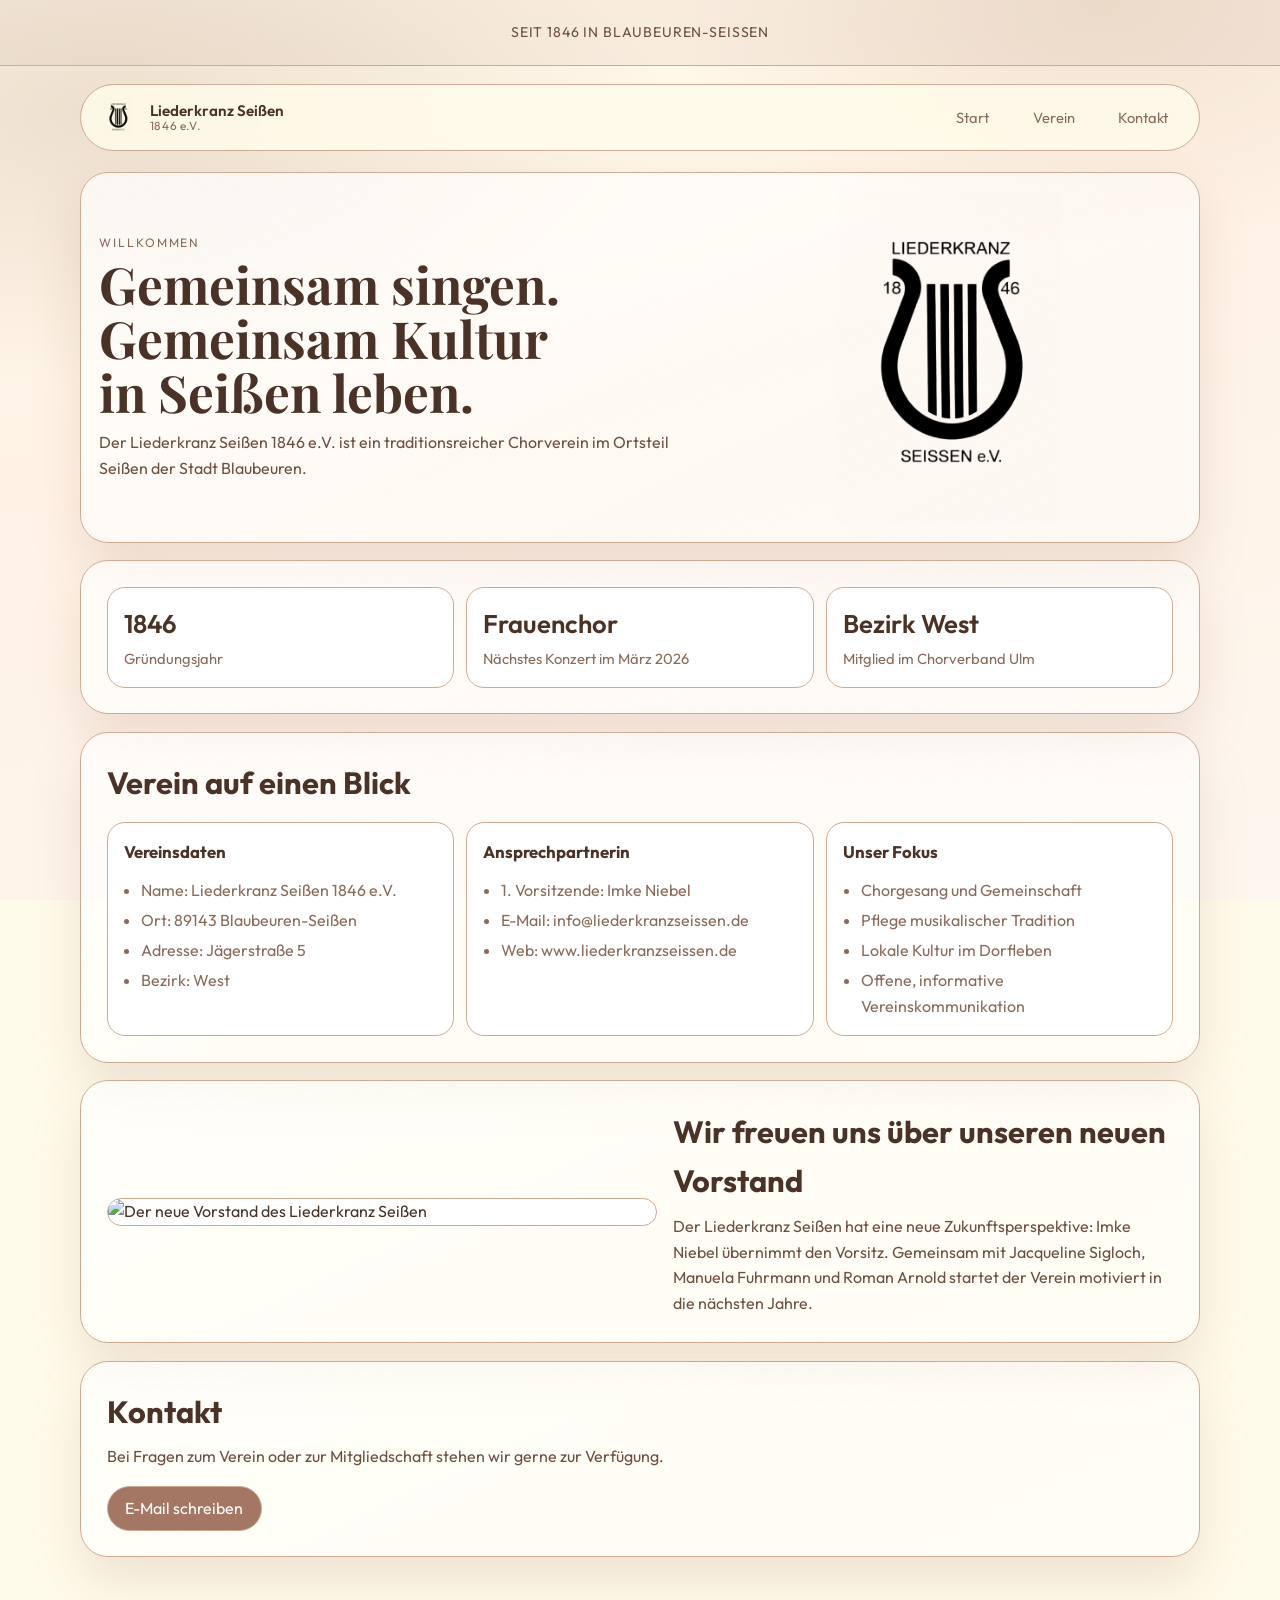
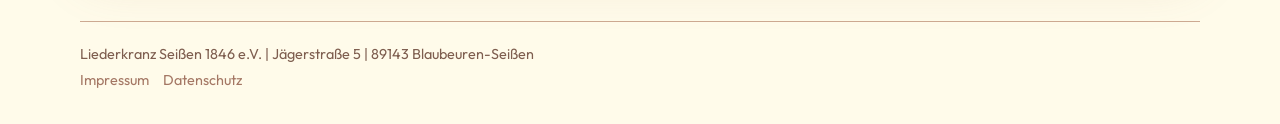
==== index.html @ aeb54b20 "Update index.html" ====
<!doctype html>
<html lang="de">
  <head>
    <meta charset="UTF-8" />
    <meta name="viewport" content="width=device-width, initial-scale=1.0" />
    <title>Liederkranz Seißen 1846 e.V.</title>
    <meta
      name="description"
      content="Offizielle Informationsseite des Liederkranz Seißen 1846 e.V."
    />
    <link rel="preconnect" href="https://fonts.googleapis.com" />
    <link rel="preconnect" href="https://fonts.gstatic.com" crossorigin />
    <link
      href="https://fonts.googleapis.com/css2?family=Outfit:wght@300;400;500;600;700&family=Playfair+Display:wght@500;600;700&display=swap"
      rel="stylesheet"
    />
    <link rel="stylesheet" href="styles.css" />
  </head>
  <body>
    <div class="page-bg" aria-hidden="true"></div>

    <header class="topbar">
      <p>Seit 1846 in Blaubeuren-Seißen</p>
    </header>

    <header class="site-header">
      <a class="brand" href="#start" aria-label="Startseite Liederkranz Seißen">
        <img class="brand-logo" src="Images/logo-transparent.png" alt="Logo Liederkranz Seißen" />
        <span class="brand-text">
          <strong>Liederkranz Seißen</strong>
          <small>1846 e.V.</small>
        </span>
      </a>
      <nav aria-label="Hauptnavigation">
        <a href="#start">Start</a>
        <a href="#verein">Verein</a>
        <a href="#kontakt">Kontakt</a>
      </nav>
    </header>

    <main>
      <section class="hero reveal" id="start">
        <div class="hero-content">
          <p class="eyebrow">Willkommen</p>
          <h1>Gemeinsam singen. Gemeinsam Kultur in Seißen leben.</h1>
          <p>
            Der Liederkranz Seißen 1846 e.V. ist ein traditionsreicher Chorverein im Ortsteil
            Seißen der Stadt Blaubeuren. 
          </p>
        </div>
        <figure class="hero-logo-wrap">
          <img class="hero-logo" src="Images/logo-transparent.png" alt="Logo des Liederkranz Seißen" />
        </figure>
      </section>

      <section class="facts reveal">
        <article>
          <h2>1846</h2>
          <p>Gründungsjahr</p>
        </article>
        <article>
          <h2>Frauenchor</h2>
          <p>Nächstes Konzert im März 2026</p>
        </article>
        <article>
          <h2>Bezirk West</h2>
          <p>Mitglied im Chorverband Ulm</p>
        </article>
      </section>

      <section class="profiles reveal" id="verein">
        <h2 class="section-title">Verein auf einen Blick</h2>
        <div class="profile-grid">
          <article class="profile-card">
            <h3>Vereinsdaten</h3>
            <ul>
              <li>Name: Liederkranz Seißen 1846 e.V.</li>
              <li>Ort: 89143 Blaubeuren-Seißen</li>
              <li>Adresse: Jägerstraße 5</li>
              <li>Bezirk: West</li>
            </ul>
          </article>
          <article class="profile-card">
            <h3>Ansprechpartnerin</h3>
            <ul>
              <li>1. Vorsitzende: Imke Niebel</li>
              <li>E-Mail: info@liederkranzseissen.de</li>
              <li>Web: www.liederkranzseissen.de</li>
            </ul>
          </article>
          <article class="profile-card">
            <h3>Unser Fokus</h3>
            <ul>
              <li>Chorgesang und Gemeinschaft</li>
              <li>Pflege musikalischer Tradition</li>
              <li>Lokale Kultur im Dorfleben</li>
              <li>Offene, informative Vereinskommunikation</li>
            </ul>
          </article>
        </div>
      </section>

      <section class="statement reveal">
        <div class="statement-grid">
          <figure class="statement-image-wrap">
            <img
              class="statement-image"
              src="Images/vorstand.jpg"
              alt="Der neue Vorstand des Liederkranz Seißen"
            />
          </figure>
          <div class="statement-content">
            <h2>Wir freuen uns über unseren neuen Vorstand</h2>
            <p>
              Der Liederkranz Seißen hat eine neue Zukunftsperspektive: Imke Niebel übernimmt
              den Vorsitz. Gemeinsam mit Jacqueline Sigloch, Manuela Fuhrmann und Roman Arnold
              startet der Verein motiviert in die nächsten Jahre.
            </p>
          </div>
        </div>
      </section>

      <section class="contact reveal" id="kontakt">
        <h2>Kontakt</h2>
        <p>Bei Fragen zum Verein oder zur Mitgliedschaft stehen wir gerne zur Verfügung.</p>
        <div class="contact-actions">
          <a href="mailto:info@liederkranzseissen.de">E-Mail schreiben</a>
        </div>
      </section>
    </main>

    <footer>
      <p>Liederkranz Seißen 1846 e.V. | Jägerstraße 5 | 89143 Blaubeuren-Seißen</p>
      <p class="footer-links">
        <a href="impressum.html">Impressum</a>
        <a href="datenschutz.html">Datenschutz</a>
      </p>
    </footer>
  </body>
</html>
---- styles.css ----
:root {
  --bg: #fffbea;
  --surface: #ffffff;
  --surface-2: #fff5ec;
  --text: #4a3227;
  --muted: #8a6a5a;
  --line: #cdaa92;
  --accent: #ff6969;
  --accent-2: #a47764;
  --shadow: 0 24px 50px rgba(164, 119, 100, 0.18);
}

* {
  box-sizing: border-box;
}

html,
body {
  margin: 0;
  padding: 0;
}

body {
  min-height: 100vh;
  font-family: "Outfit", "Segoe UI", sans-serif;
  background: var(--bg);
  color: var(--text);
  line-height: 1.6;
  overflow-x: hidden;
}

.page-bg {
  position: fixed;
  inset: 0;
  z-index: -1;
  background:
    radial-gradient(80vw 40vw at 8% 12%, rgba(164, 119, 100, 0.2), transparent 55%),
    radial-gradient(60vw 36vw at 86% 0%, rgba(205, 170, 146, 0.26), transparent 55%),
    linear-gradient(165deg, #fffbea 0%, #fff2e6 45%, #fef7ef 100%);
}

.topbar {
  border-bottom: 1px solid var(--line);
  padding: 0.45rem 1rem;
  text-align: center;
  color: #6f4f40;
  background: rgba(164, 119, 100, 0.08);
  font-size: 0.88rem;
  letter-spacing: 0.06em;
  text-transform: uppercase;
}

.site-header {
  width: min(1120px, calc(100% - 2rem));
  margin: 1.1rem auto 0;
  padding: 0.75rem 1rem;
  border: 1px solid var(--line);
  background: rgba(255, 251, 234, 0.85);
  border-radius: 999px;
  backdrop-filter: blur(10px);
  display: flex;
  align-items: center;
  justify-content: space-between;
  gap: 1rem;
  position: sticky;
  top: 0.75rem;
  z-index: 20;
}

.brand {
  display: inline-flex;
  align-items: center;
  gap: 0.7rem;
  color: var(--text);
  text-decoration: none;
}

.brand-logo {
  width: 2.6rem;
  height: 2.6rem;
  object-fit: contain;
  display: block;
}

.brand-text {
  display: inline-flex;
  flex-direction: column;
  line-height: 1.1;
}

.brand strong {
  font-size: 0.95rem;
  font-weight: 600;
}

.brand small {
  color: var(--muted);
  font-size: 0.74rem;
  letter-spacing: 0.05em;
}

.site-header nav {
  display: flex;
  gap: 0.9rem;
}

.site-header nav a {
  color: var(--muted);
  text-decoration: none;
  font-size: 0.92rem;
  border: 1px solid transparent;
  border-radius: 999px;
  padding: 0.45rem 0.85rem;
  transition: 200ms ease;
}

.site-header nav a:hover {
  color: #ffffff;
  border-color: var(--line);
  background: var(--accent-2);
}

main {
  width: min(1120px, calc(100% - 2rem));
  margin: 1.3rem auto 4rem;
  display: grid;
  gap: 1.1rem;
}

.hero,
.facts,
.profiles,
.statement,
.contact {
  border: 1px solid var(--line);
  border-radius: 28px;
  padding: clamp(1.25rem, 2vw, 2rem);
  background: linear-gradient(155deg, rgba(255, 255, 255, 0.7), rgba(255, 255, 255, 0.45));
  box-shadow: var(--shadow);
}

.hero {
  display: grid;
  grid-template-columns: 1.3fr 1fr;
  align-items: center;
  gap: 1rem;
  padding: clamp(1rem, 1.4vw, 1.35rem);
}

.hero .eyebrow {
  margin: 0;
  color: var(--muted);
  text-transform: uppercase;
  letter-spacing: 0.16em;
  font-size: 0.76rem;
}

.hero h1 {
  margin: 0.35rem 0 0.7rem;
  max-width: 15ch;
  font-size: clamp(2rem, 4vw, 3.5rem);
  line-height: 1.05;
  font-family: "Playfair Display", Georgia, serif;
}

.hero p {
  margin: 0;
  max-width: 68ch;
  color: #6e5041;
}

.hero-logo-wrap {
  margin: 0;
  display: flex;
  align-items: center;
  justify-content: center;
  width: 100%;
  justify-self: end;
}

.hero-logo {
  display: block;
  height: clamp(210px, 26vw, 350px);
  width: auto;
  max-width: 100%;
  object-fit: contain;
}

.facts {
  display: grid;
  grid-template-columns: repeat(3, minmax(0, 1fr));
  gap: 0.8rem;
}

.facts article {
  border: 1px solid var(--line);
  background: var(--surface);
  border-radius: 18px;
  padding: 1rem;
}

.facts h2 {
  margin: 0 0 0.15rem;
  font-size: clamp(1.2rem, 2vw, 1.7rem);
  font-weight: 600;
}

.facts p {
  margin: 0;
  color: var(--muted);
  font-size: 0.92rem;
}

.section-title {
  margin: 0;
  font-size: clamp(1.35rem, 2.4vw, 2rem);
}

.profile-grid {
  margin-top: 0.9rem;
  display: grid;
  grid-template-columns: repeat(3, minmax(0, 1fr));
  gap: 0.8rem;
}

.profile-card {
  border: 1px solid var(--line);
  background: var(--surface);
  border-radius: 18px;
  padding: 1rem;
}

.profile-card h3 {
  margin: 0;
  font-size: 1.05rem;
}

.profile-card ul {
  margin: 0.75rem 0 0;
  padding-left: 1.1rem;
  color: var(--muted);
  display: grid;
  gap: 0.28rem;
}

.statement h2,
.contact h2 {
  margin: 0 0 0.5rem;
  font-size: clamp(1.35rem, 2.4vw, 2rem);
}

.statement p,
.contact p {
  margin: 0;
  max-width: 68ch;
  color: #6e5041;
}

.statement-grid {
  display: grid;
  grid-template-columns: 1.1fr 1fr;
  gap: 1rem;
  align-items: center;
}

.statement-image-wrap {
  margin: 0;
  border: 1px solid var(--line);
  border-radius: 20px;
  overflow: hidden;
  background: #ffffff;
}

.statement-image {
  display: block;
  width: 100%;
  height: auto;
  object-fit: cover;
}

.statement-content h2 {
  margin: 0 0 0.55rem;
}

.contact-actions {
  margin-top: 1rem;
  display: flex;
  flex-wrap: wrap;
  gap: 0.65rem;
}

.contact-actions a {
  display: inline-flex;
  align-items: center;
  justify-content: center;
  min-height: 2.8rem;
  border: 1px solid var(--line);
  border-radius: 999px;
  color: #ffffff;
  text-decoration: none;
  padding: 0 1.1rem;
  transition: 200ms ease;
  background: var(--accent-2);
}

.contact-actions a:hover {
  background: var(--accent);
  color: #ffffff;
  border-color: var(--accent);
}

footer {
  width: min(1120px, calc(100% - 2rem));
  margin: 0 auto 2rem;
  border-top: 1px solid var(--line);
  color: #7e5e4f;
  padding-top: 1.1rem;
  font-size: 0.9rem;
}

footer p {
  margin: 0.2rem 0;
}

.reveal {
  opacity: 0;
  transform: translateY(18px);
  animation: reveal-in 650ms ease forwards;
}

.hero {
  animation-delay: 80ms;
}

.facts {
  animation-delay: 160ms;
}

.profiles {
  animation-delay: 240ms;
}

.statement {
  animation-delay: 320ms;
}

.contact {
  animation-delay: 400ms;
}

@keyframes reveal-in {
  to {
    opacity: 1;
    transform: translateY(0);
  }
}

@media (max-width: 980px) {
  .hero,
  .facts,
  .profile-grid,
  .statement-grid {
    grid-template-columns: 1fr;
  }

  .hero h1 {
    max-width: 100%;
  }

  .hero-logo-wrap {
    width: 100%;
    justify-self: center;
  }

  .hero-logo {
    height: clamp(200px, 42vw, 290px);
  }
}

@media (max-width: 760px) {
  .site-header {
    border-radius: 22px;
    flex-direction: column;
    align-items: stretch;
    gap: 0.75rem;
  }

  .site-header nav {
    justify-content: space-between;
  }

  .site-header nav a {
    flex: 1;
    text-align: center;
  }
}

@media (prefers-reduced-motion: reduce) {
  .reveal {
    opacity: 1;
    transform: none;
    animation: none;
  }
}

.footer-links {
  display: flex;
  gap: 0.9rem;
  flex-wrap: wrap;
}

.footer-links a {
  color: var(--accent-2);
  text-decoration: none;
}

.footer-links a:hover {
  text-decoration: underline;
}

.legal-main {
  width: min(1120px, calc(100% - 2rem));
  margin: 1.3rem auto 4rem;
}

.legal-card {
  border: 1px solid var(--line);
  border-radius: 28px;
  padding: clamp(1.25rem, 2vw, 2rem);
  background: linear-gradient(155deg, rgba(255, 255, 255, 0.7), rgba(255, 255, 255, 0.45));
  box-shadow: var(--shadow);
}

.legal-card h1 {
  margin: 0.3rem 0 0.8rem;
  font-size: clamp(1.9rem, 3.2vw, 2.7rem);
  line-height: 1.12;
  font-family: "Playfair Display", Georgia, serif;
}

.legal-card h2 {
  margin: 1.3rem 0 0.35rem;
  font-size: 1.1rem;
}

.legal-card p {
  margin: 0;
  max-width: 80ch;
  color: #6e5041;
}

.legal-card a {
  color: var(--accent-2);
}

.placeholder {
  color: #8c6a59;
  font-style: italic;
}
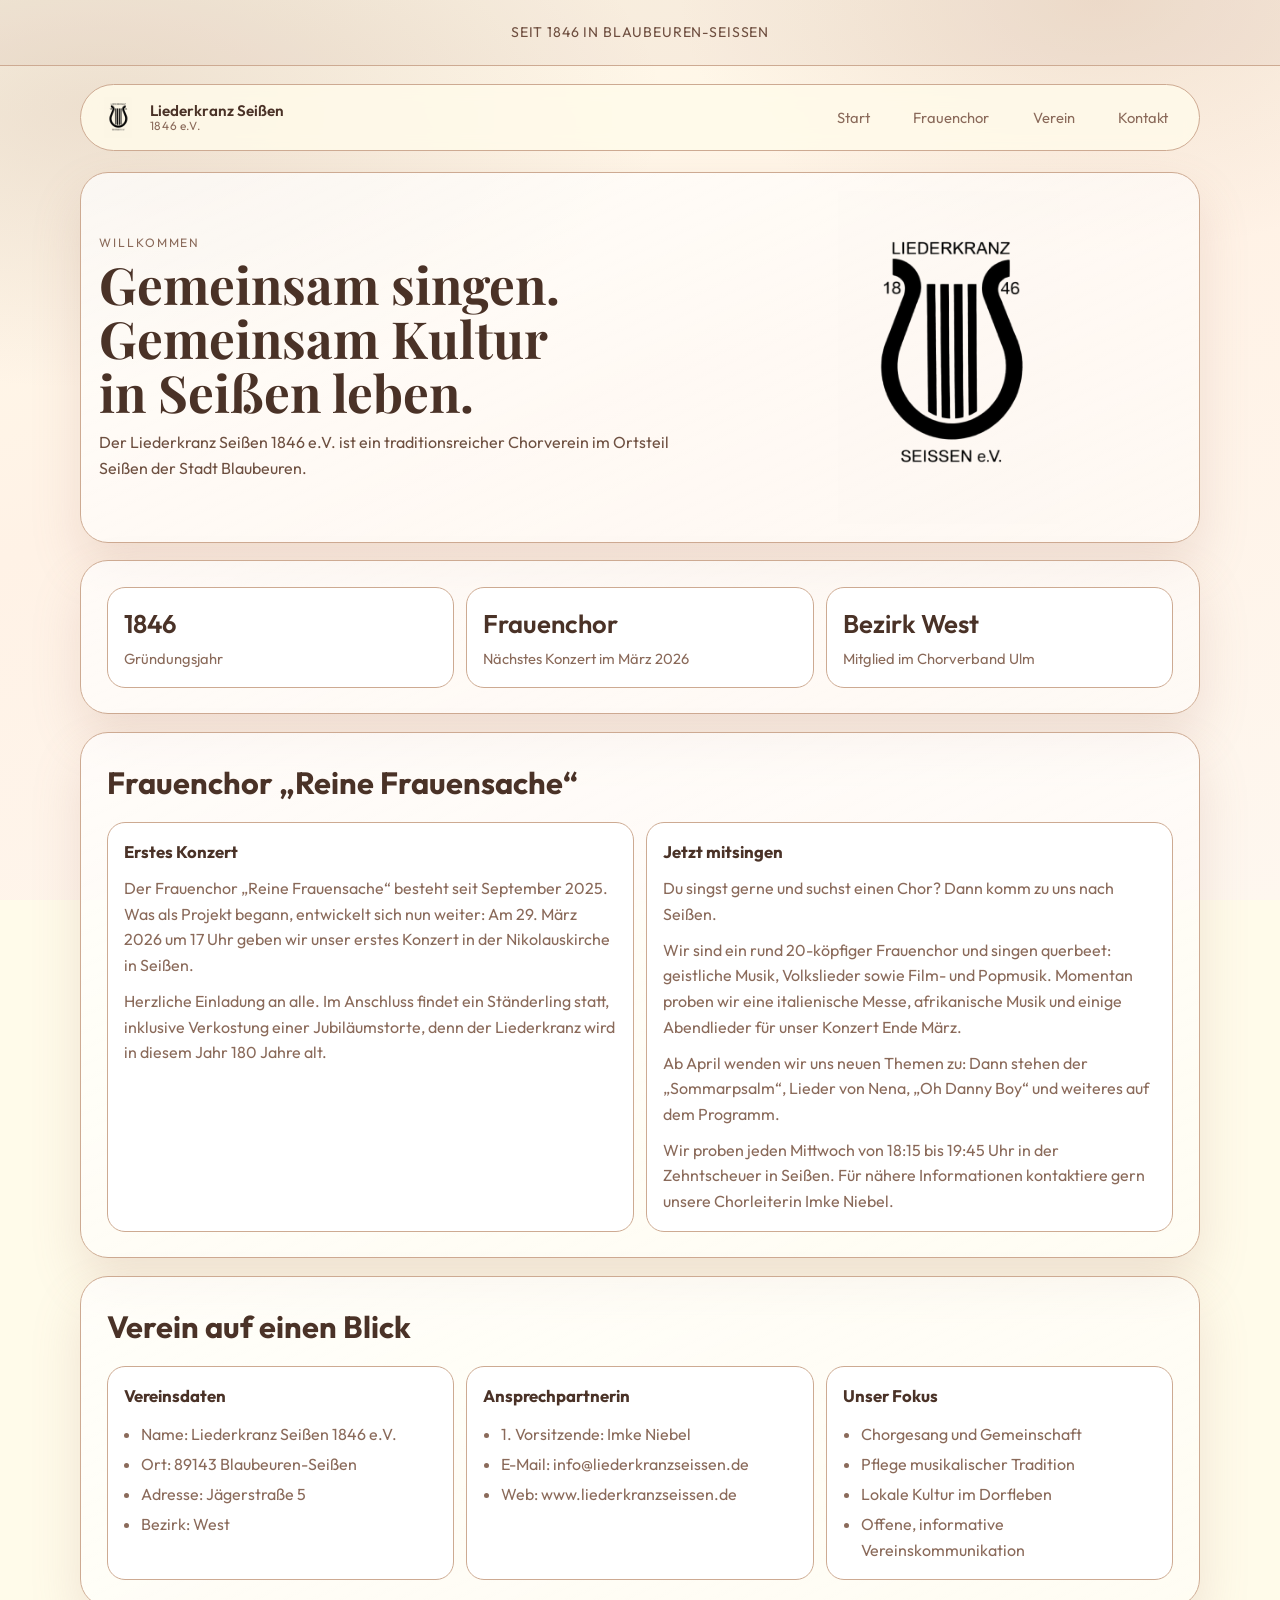
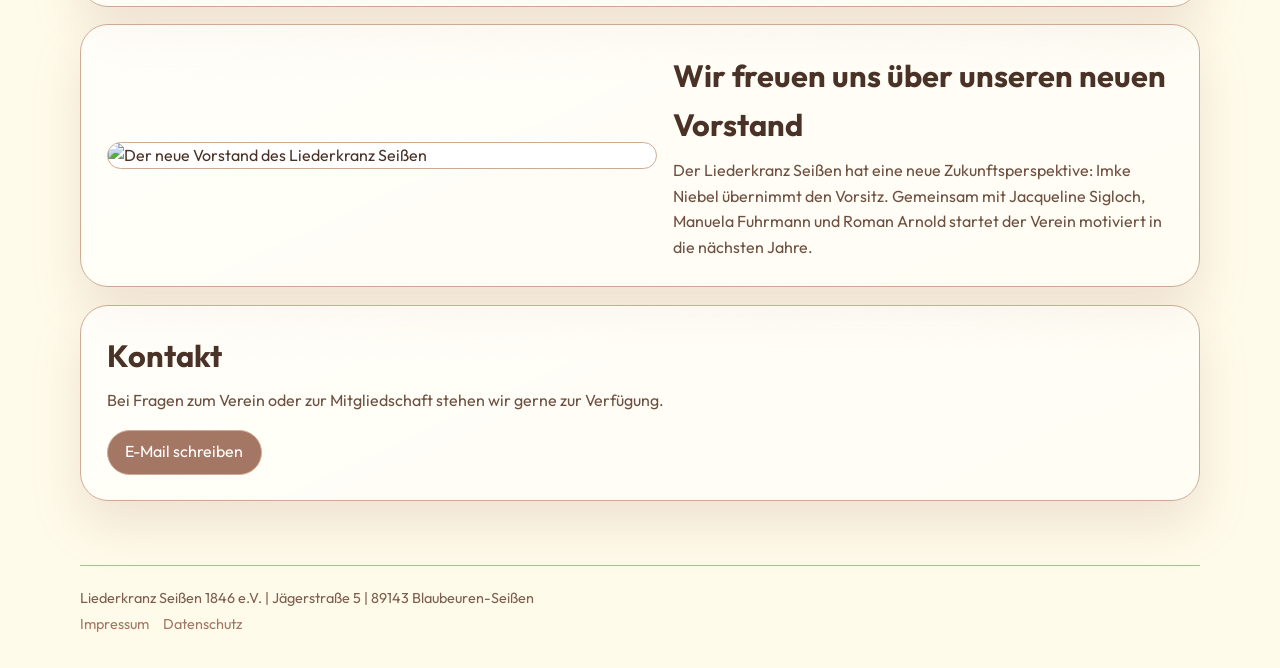
==== commit 6fe00d85: "update imme" ====
--- a/index.html
+++ b/index.html
@@ -33,6 +33,7 @@
       </a>
       <nav aria-label="Hauptnavigation">
         <a href="#start">Start</a>
+        <a href="#frauenchor">Frauenchor</a>
         <a href="#verein">Verein</a>
         <a href="#kontakt">Kontakt</a>
       </nav>
@@ -66,6 +67,44 @@
           <h2>Bezirk West</h2>
           <p>Mitglied im Chorverband Ulm</p>
         </article>
+      </section>
+
+      <section class="women-choir reveal" id="frauenchor">
+        <h2 class="section-title">Frauenchor „Reine Frauensache“</h2>
+        <div class="choir-grid">
+          <article class="choir-card">
+            <h3>Erstes Konzert</h3>
+            <p>
+              Der Frauenchor „Reine Frauensache“ besteht seit September 2025. Was als Projekt
+              begann, entwickelt sich nun weiter: Am 29. März 2026 um 17 Uhr geben wir unser
+              erstes Konzert in der Nikolauskirche in Seißen.
+            </p>
+            <p>
+              Herzliche Einladung an alle. Im Anschluss findet ein Ständerling statt,
+              inklusive Verkostung einer Jubiläumstorte, denn der Liederkranz wird in
+              diesem Jahr 180 Jahre alt.
+            </p>
+          </article>
+          <article class="choir-card">
+            <h3>Jetzt mitsingen</h3>
+            <p>
+              Du singst gerne und suchst einen Chor? Dann komm zu uns nach Seißen.
+            </p>
+            <p>
+              Wir sind ein rund 20-köpfiger Frauenchor und singen querbeet: geistliche Musik,
+              Volkslieder sowie Film- und Popmusik. Momentan proben wir eine italienische Messe,
+              afrikanische Musik und einige Abendlieder für unser Konzert Ende März.
+            </p>
+            <p>
+              Ab April wenden wir uns neuen Themen zu: Dann stehen der „Sommarpsalm“, Lieder von
+              Nena, „Oh Danny Boy“ und weiteres auf dem Programm.
+            </p>
+            <p>
+              Wir proben jeden Mittwoch von 18:15 bis 19:45 Uhr in der Zehntscheuer in Seißen.
+              Für nähere Informationen kontaktiere gern unsere Chorleiterin Imke Niebel.
+            </p>
+          </article>
+        </div>
       </section>
 
       <section class="profiles reveal" id="verein">
--- a/styles.css
+++ b/styles.css
@@ -129,6 +129,7 @@
 
 .hero,
 .facts,
+.women-choir,
 .profiles,
 .statement,
 .contact {
@@ -221,6 +222,30 @@
   display: grid;
   grid-template-columns: repeat(3, minmax(0, 1fr));
   gap: 0.8rem;
+}
+
+.choir-grid {
+  margin-top: 0.9rem;
+  display: grid;
+  grid-template-columns: repeat(2, minmax(0, 1fr));
+  gap: 0.8rem;
+}
+
+.choir-card {
+  border: 1px solid var(--line);
+  background: var(--surface);
+  border-radius: 18px;
+  padding: 1rem;
+}
+
+.choir-card h3 {
+  margin: 0;
+  font-size: 1.05rem;
+}
+
+.choir-card p {
+  margin: 0.65rem 0 0;
+  color: var(--muted);
 }
 
 .profile-card {
@@ -340,6 +365,10 @@
   animation-delay: 240ms;
 }
 
+.women-choir {
+  animation-delay: 220ms;
+}
+
 .statement {
   animation-delay: 320ms;
 }
@@ -358,6 +387,7 @@
 @media (max-width: 980px) {
   .hero,
   .facts,
+  .choir-grid,
   .profile-grid,
   .statement-grid {
     grid-template-columns: 1fr;
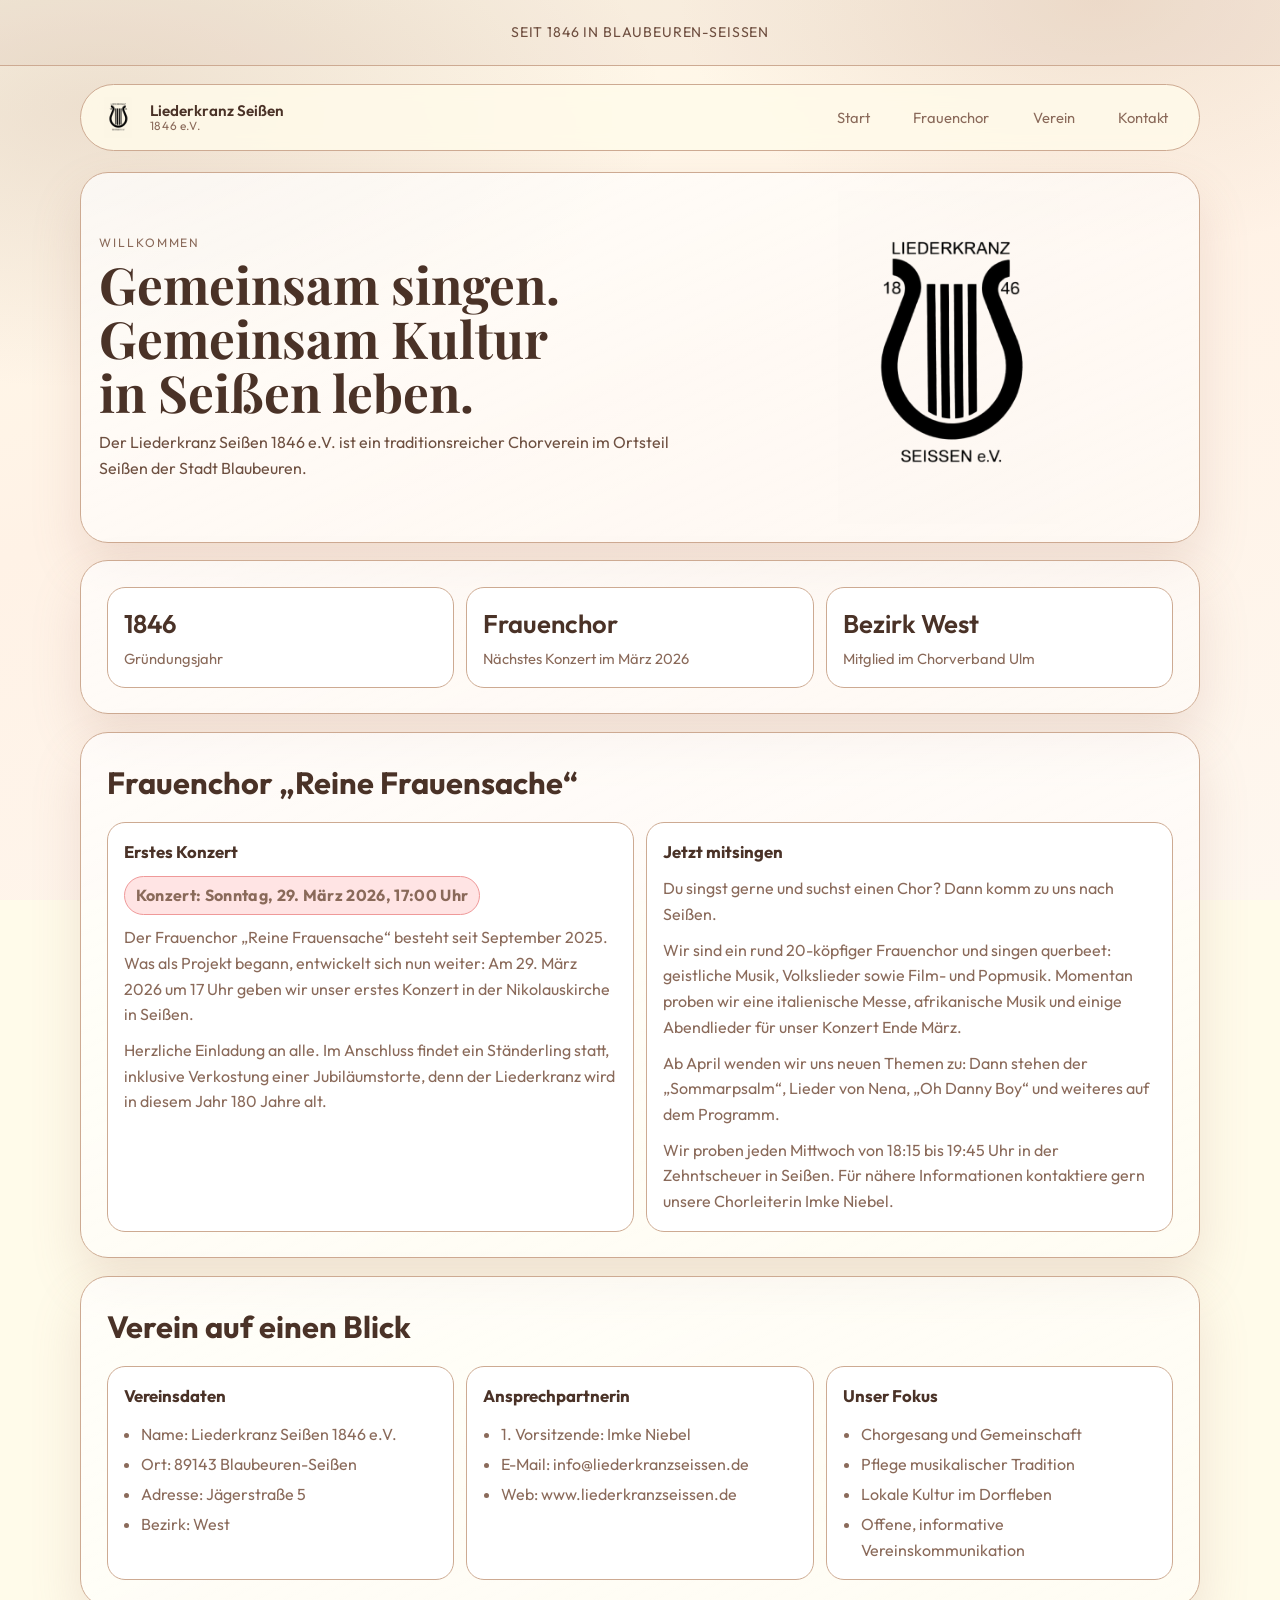
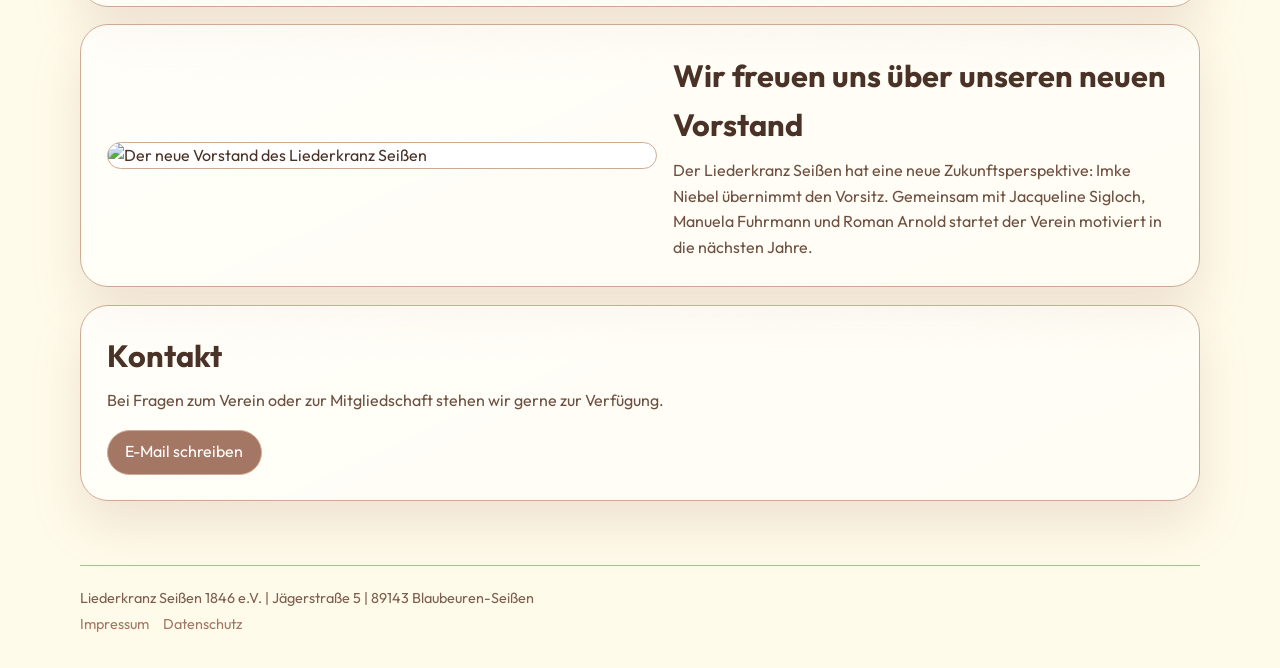
==== commit 08530081: "onzert" ====
--- a/index.html
+++ b/index.html
@@ -74,6 +74,7 @@
         <div class="choir-grid">
           <article class="choir-card">
             <h3>Erstes Konzert</h3>
+            <p class="concert-date">Konzert: Sonntag, 29. März 2026, 17:00 Uhr</p>
             <p>
               Der Frauenchor „Reine Frauensache“ besteht seit September 2025. Was als Projekt
               begann, entwickelt sich nun weiter: Am 29. März 2026 um 17 Uhr geben wir unser
--- a/styles.css
+++ b/styles.css
@@ -248,6 +248,18 @@
   color: var(--muted);
 }
 
+.concert-date {
+  display: inline-flex;
+  margin-top: 0.7rem;
+  padding: 0.35rem 0.7rem;
+  border-radius: 999px;
+  border: 1px solid #ef9999;
+  background: #ffe4e4;
+  color: #8a1f1f;
+  font-weight: 700;
+  letter-spacing: 0.02em;
+}
+
 .profile-card {
   border: 1px solid var(--line);
   background: var(--surface);
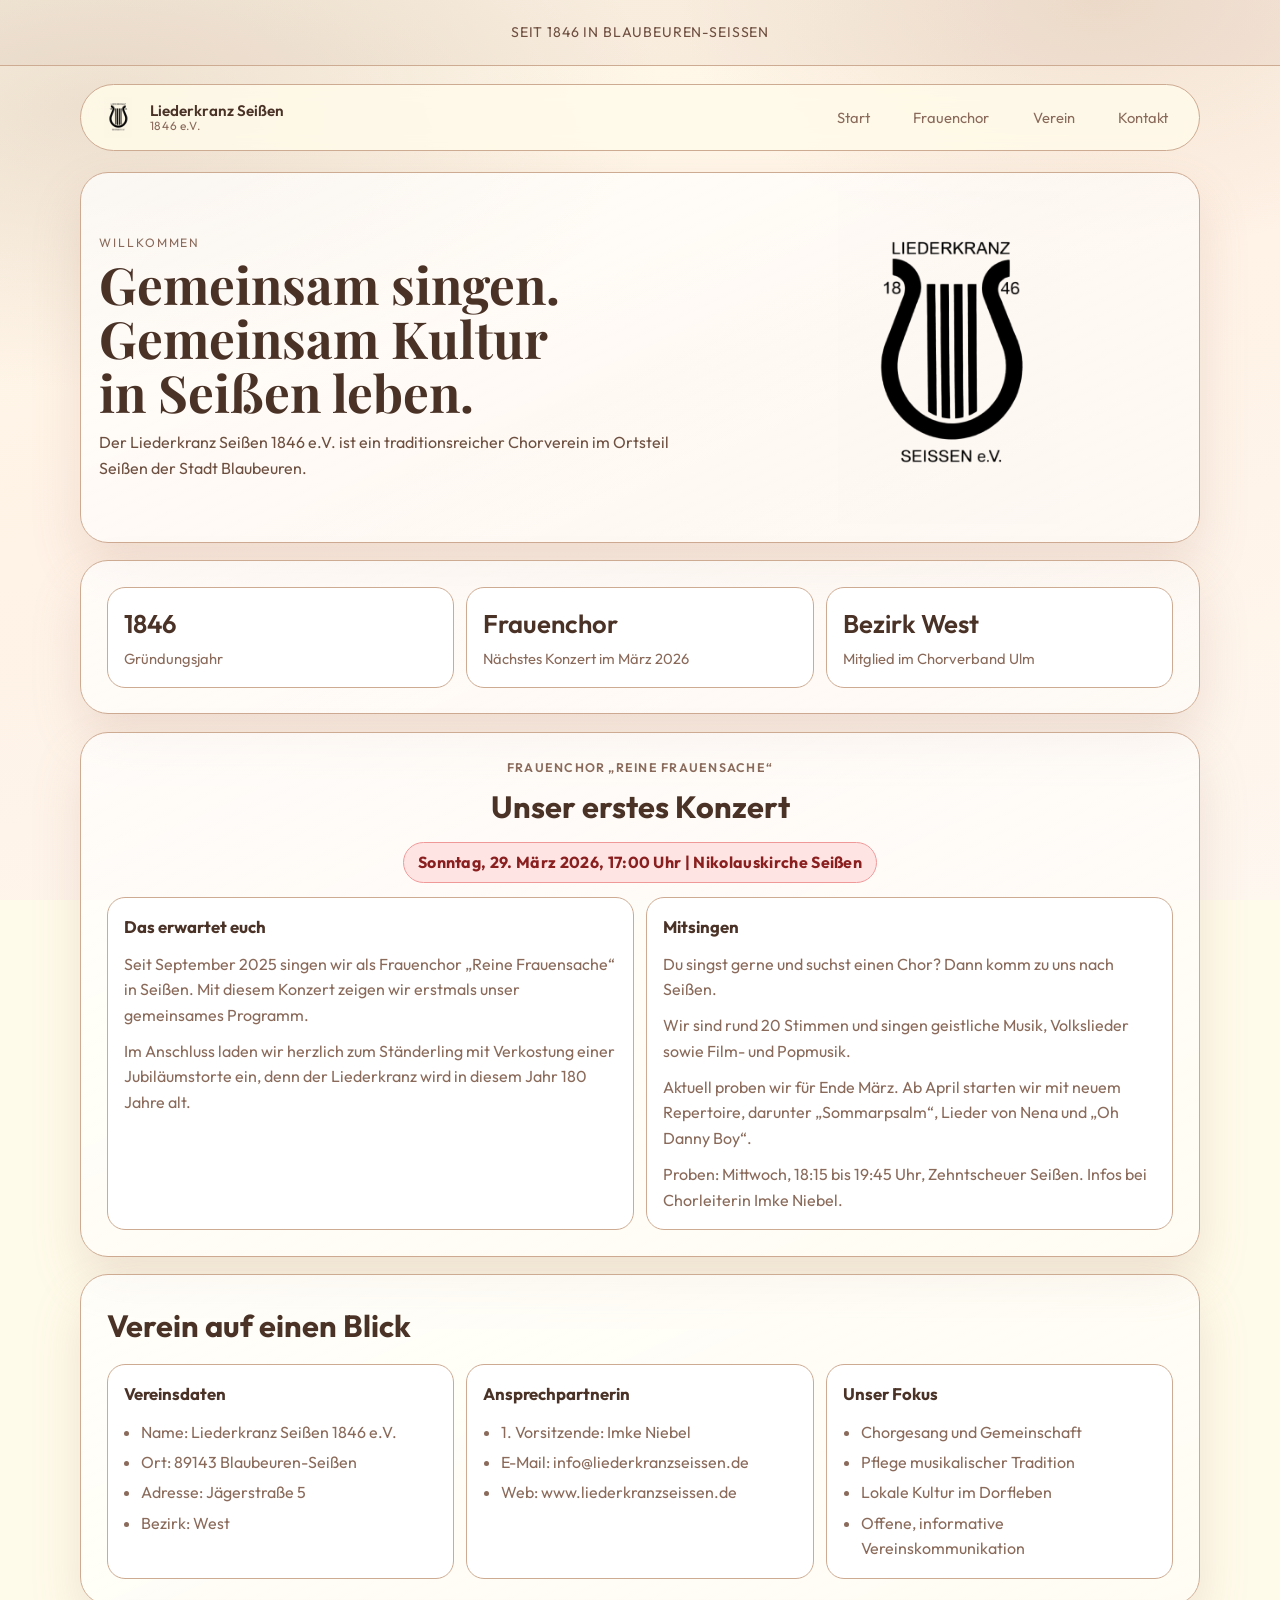
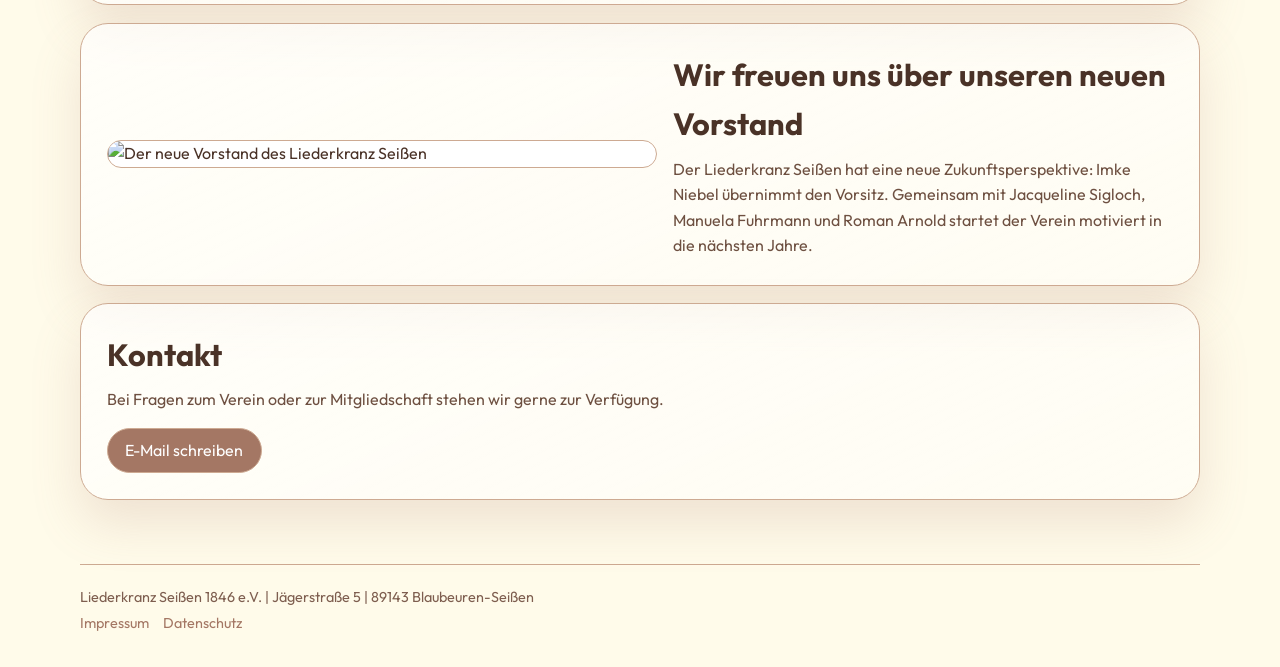
==== commit 4895df50: "onzert" ====
--- a/index.html
+++ b/index.html
@@ -70,39 +70,39 @@
       </section>
 
       <section class="women-choir reveal" id="frauenchor">
-        <h2 class="section-title">Frauenchor „Reine Frauensache“</h2>
+        <div class="women-choir-header">
+          <p class="women-choir-kicker">Frauenchor „Reine Frauensache“</p>
+          <h2 class="section-title">Unser erstes Konzert</h2>
+          <p class="concert-date">Sonntag, 29. März 2026, 17:00 Uhr | Nikolauskirche Seißen</p>
+        </div>
         <div class="choir-grid">
           <article class="choir-card">
-            <h3>Erstes Konzert</h3>
-            <p class="concert-date">Konzert: Sonntag, 29. März 2026, 17:00 Uhr</p>
+            <h3>Das erwartet euch</h3>
             <p>
-              Der Frauenchor „Reine Frauensache“ besteht seit September 2025. Was als Projekt
-              begann, entwickelt sich nun weiter: Am 29. März 2026 um 17 Uhr geben wir unser
-              erstes Konzert in der Nikolauskirche in Seißen.
+              Seit September 2025 singen wir als Frauenchor „Reine Frauensache“ in Seißen.
+              Mit diesem Konzert zeigen wir erstmals unser gemeinsames Programm.
             </p>
             <p>
-              Herzliche Einladung an alle. Im Anschluss findet ein Ständerling statt,
-              inklusive Verkostung einer Jubiläumstorte, denn der Liederkranz wird in
-              diesem Jahr 180 Jahre alt.
+              Im Anschluss laden wir herzlich zum Ständerling mit Verkostung einer
+              Jubiläumstorte ein, denn der Liederkranz wird in diesem Jahr 180 Jahre alt.
             </p>
           </article>
           <article class="choir-card">
-            <h3>Jetzt mitsingen</h3>
+            <h3>Mitsingen</h3>
             <p>
               Du singst gerne und suchst einen Chor? Dann komm zu uns nach Seißen.
             </p>
             <p>
-              Wir sind ein rund 20-köpfiger Frauenchor und singen querbeet: geistliche Musik,
-              Volkslieder sowie Film- und Popmusik. Momentan proben wir eine italienische Messe,
-              afrikanische Musik und einige Abendlieder für unser Konzert Ende März.
+              Wir sind rund 20 Stimmen und singen geistliche Musik, Volkslieder sowie
+              Film- und Popmusik.
             </p>
             <p>
-              Ab April wenden wir uns neuen Themen zu: Dann stehen der „Sommarpsalm“, Lieder von
-              Nena, „Oh Danny Boy“ und weiteres auf dem Programm.
+              Aktuell proben wir für Ende März. Ab April starten wir mit neuem Repertoire,
+              darunter „Sommarpsalm“, Lieder von Nena und „Oh Danny Boy“.
             </p>
             <p>
-              Wir proben jeden Mittwoch von 18:15 bis 19:45 Uhr in der Zehntscheuer in Seißen.
-              Für nähere Informationen kontaktiere gern unsere Chorleiterin Imke Niebel.
+              Proben: Mittwoch, 18:15 bis 19:45 Uhr, Zehntscheuer Seißen.
+              Infos bei Chorleiterin Imke Niebel.
             </p>
           </article>
         </div>
--- a/styles.css
+++ b/styles.css
@@ -231,6 +231,23 @@
   gap: 0.8rem;
 }
 
+.women-choir-header {
+  text-align: center;
+}
+
+.women-choir-kicker {
+  margin: 0;
+  color: var(--muted);
+  text-transform: uppercase;
+  letter-spacing: 0.1em;
+  font-size: 0.78rem;
+  font-weight: 600;
+}
+
+.women-choir .section-title {
+  margin-top: 0.2rem;
+}
+
 .choir-card {
   border: 1px solid var(--line);
   background: var(--surface);
@@ -250,14 +267,17 @@
 
 .concert-date {
   display: inline-flex;
-  margin-top: 0.7rem;
-  padding: 0.35rem 0.7rem;
+  align-items: center;
+  justify-content: center;
+  margin: 0.7rem auto 0;
+  padding: 0.42rem 0.85rem;
   border-radius: 999px;
   border: 1px solid #ef9999;
   background: #ffe4e4;
   color: #8a1f1f;
   font-weight: 700;
   letter-spacing: 0.02em;
+  text-align: center;
 }
 
 .profile-card {
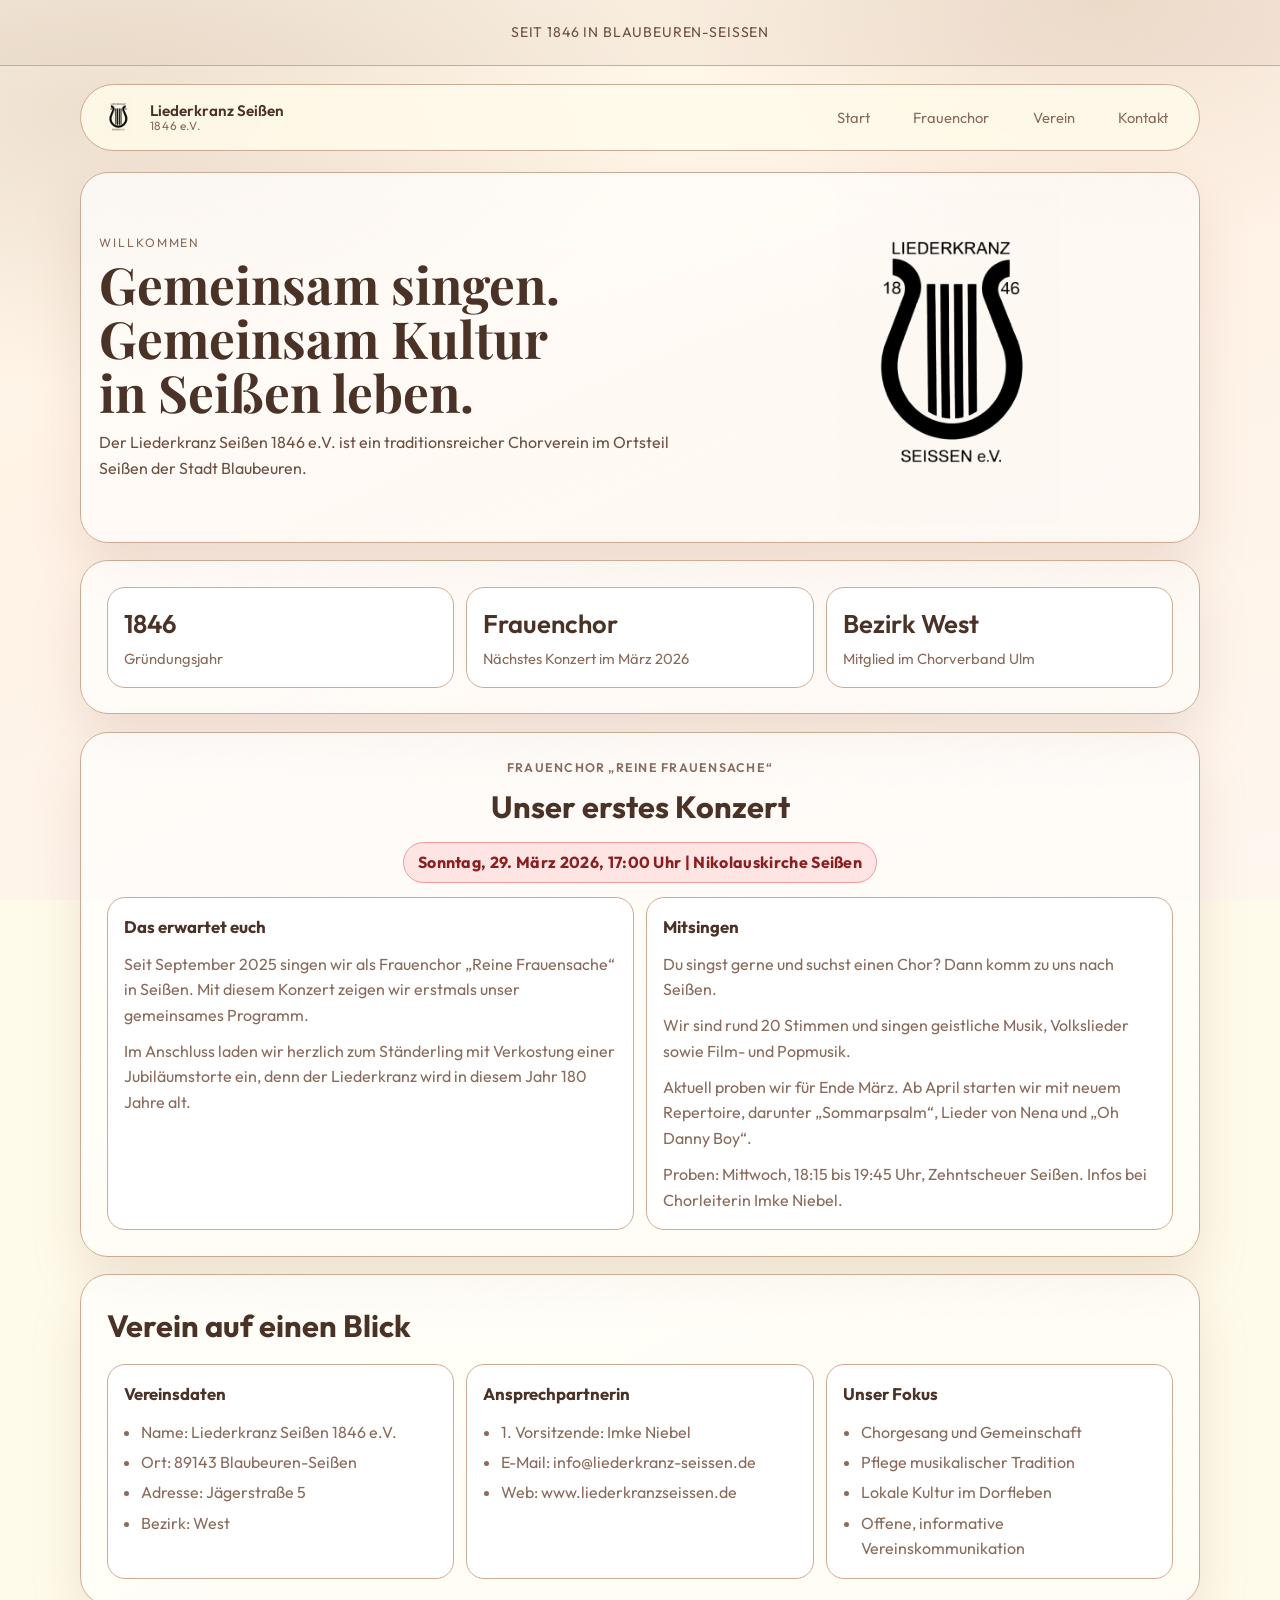
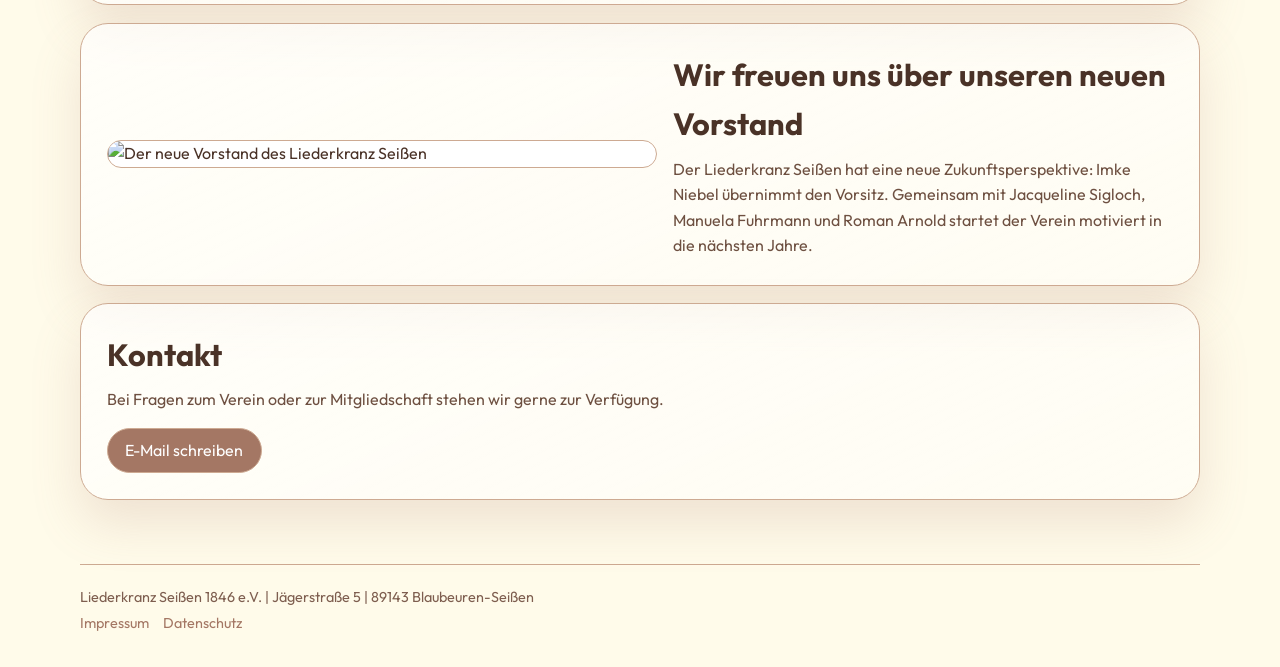
==== commit 36e8d28c: "Fix email address formatting in index.html" ====
--- a/index.html
+++ b/index.html
@@ -124,7 +124,7 @@
             <h3>Ansprechpartnerin</h3>
             <ul>
               <li>1. Vorsitzende: Imke Niebel</li>
-              <li>E-Mail: info@liederkranzseissen.de</li>
+              <li>E-Mail: info@liederkranz-seissen.de</li>
               <li>Web: www.liederkranzseissen.de</li>
             </ul>
           </article>
@@ -164,7 +164,7 @@
         <h2>Kontakt</h2>
         <p>Bei Fragen zum Verein oder zur Mitgliedschaft stehen wir gerne zur Verfügung.</p>
         <div class="contact-actions">
-          <a href="mailto:info@liederkranzseissen.de">E-Mail schreiben</a>
+          <a href="mailto:info@liederkranz-seissen.de">E-Mail schreiben</a>
         </div>
       </section>
     </main>
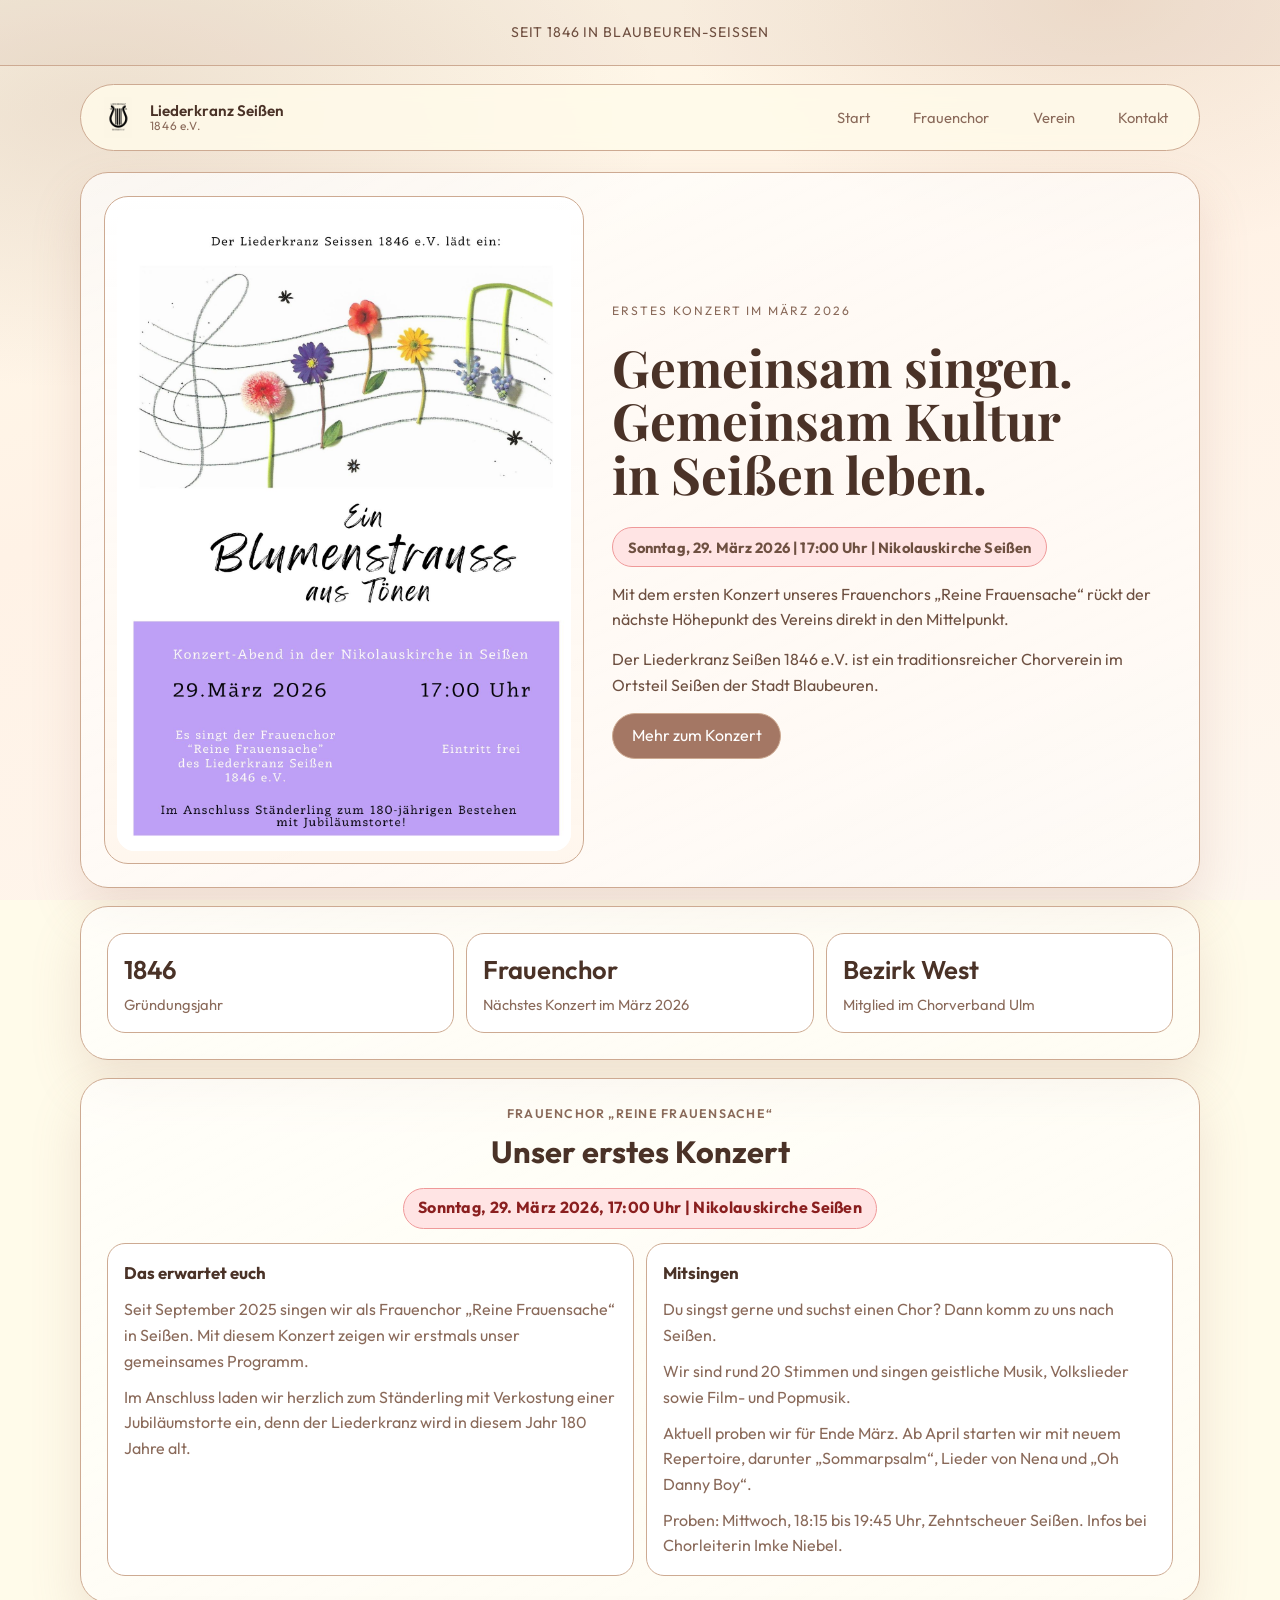
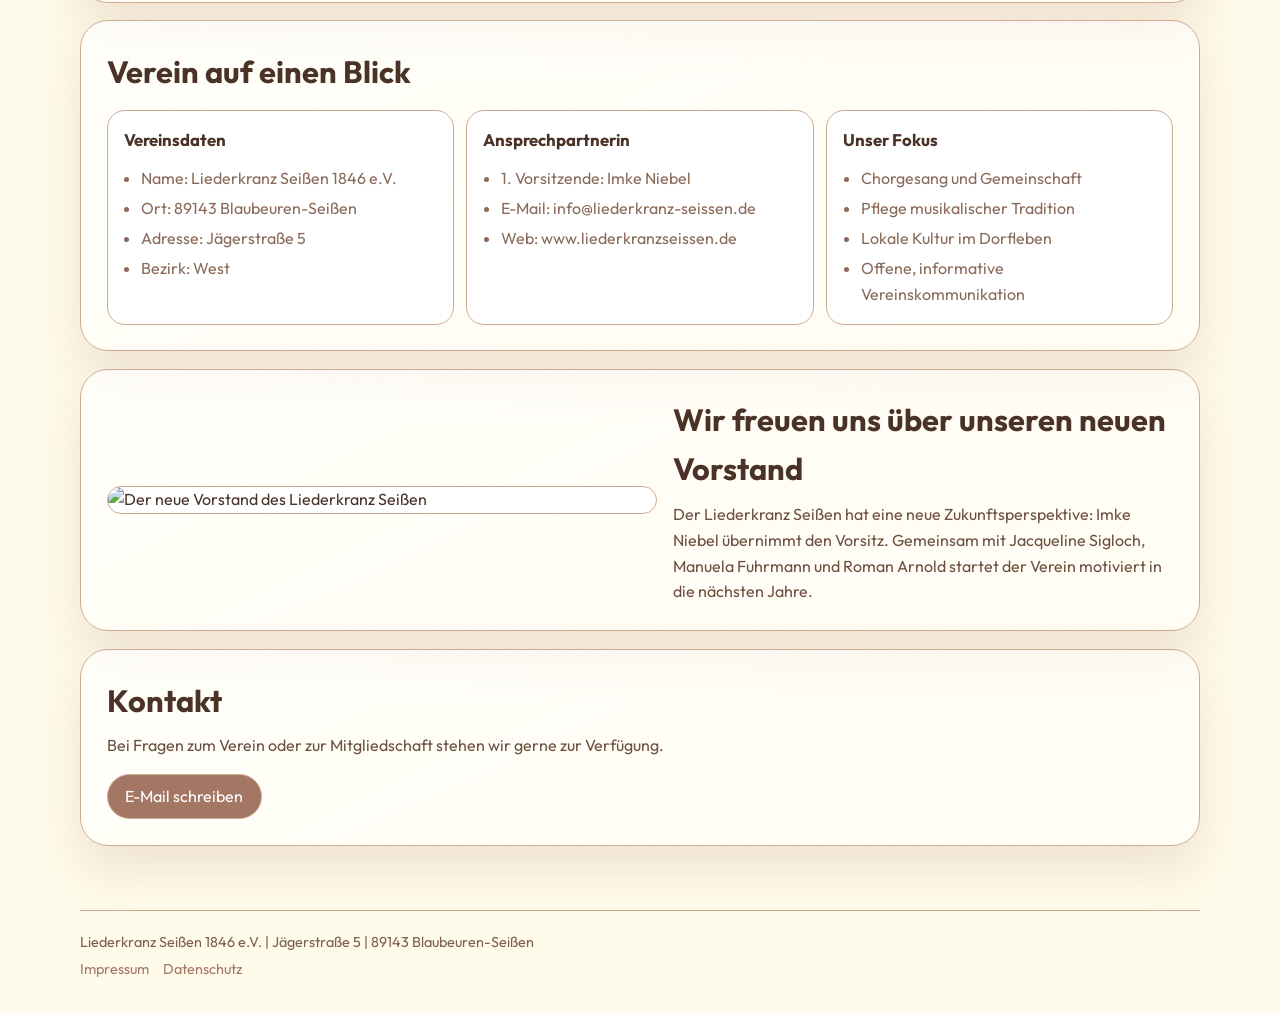
==== commit 09a6b702: "KonzertMaerz: Update hero" ====
--- a/index.html
+++ b/index.html
@@ -41,17 +41,28 @@
 
     <main>
       <section class="hero reveal" id="start">
+        <figure class="hero-poster-wrap">
+          <img
+            class="hero-poster"
+            src="Images/KonzertMaerz.jpeg"
+            alt="Konzertplakat des Frauenchors Reine Frauensache für das Konzert am 29. März 2026"
+            fetchpriority="high"
+          />
+        </figure>
         <div class="hero-content">
-          <p class="eyebrow">Willkommen</p>
+          <p class="eyebrow">Erstes Konzert im März 2026</p>
           <h1>Gemeinsam singen. Gemeinsam Kultur in Seißen leben.</h1>
+          <p class="hero-event">Sonntag, 29. März 2026 | 17:00 Uhr | Nikolauskirche Seißen</p>
+          <p>
+            Mit dem ersten Konzert unseres Frauenchors „Reine Frauensache“ rückt der nächste
+            Höhepunkt des Vereins direkt in den Mittelpunkt.
+          </p>
           <p>
             Der Liederkranz Seißen 1846 e.V. ist ein traditionsreicher Chorverein im Ortsteil
-            Seißen der Stadt Blaubeuren. 
+            Seißen der Stadt Blaubeuren.
           </p>
+          <a class="hero-link" href="#frauenchor">Mehr zum Konzert</a>
         </div>
-        <figure class="hero-logo-wrap">
-          <img class="hero-logo" src="Images/logo-transparent.png" alt="Logo des Liederkranz Seißen" />
-        </figure>
       </section>
 
       <section class="facts reveal">
--- a/styles.css
+++ b/styles.css
@@ -142,10 +142,10 @@
 
 .hero {
   display: grid;
-  grid-template-columns: 1.3fr 1fr;
-  align-items: center;
-  gap: 1rem;
-  padding: clamp(1rem, 1.4vw, 1.35rem);
+  grid-template-columns: minmax(300px, 0.92fr) minmax(0, 1.08fr);
+  align-items: center;
+  gap: clamp(1rem, 2.2vw, 2rem);
+  padding: clamp(1rem, 1.8vw, 1.6rem);
 }
 
 .hero .eyebrow {
@@ -170,21 +170,63 @@
   color: #6e5041;
 }
 
-.hero-logo-wrap {
-  margin: 0;
-  display: flex;
+.hero-content {
+  display: grid;
+  gap: 0.9rem;
+  align-content: center;
+}
+
+.hero-event {
+  display: inline-flex;
+  align-items: center;
+  width: fit-content;
+  padding: 0.45rem 0.9rem;
+  border-radius: 999px;
+  border: 1px solid #ef9999;
+  background: #ffe4e4;
+  color: #8a1f1f;
+  font-size: 0.92rem;
+  font-weight: 700;
+  letter-spacing: 0.01em;
+}
+
+.hero-link {
+  display: inline-flex;
   align-items: center;
   justify-content: center;
+  width: fit-content;
+  min-height: 2.9rem;
+  padding: 0 1.15rem;
+  border: 1px solid var(--line);
+  border-radius: 999px;
+  background: var(--accent-2);
+  color: #ffffff;
+  text-decoration: none;
+  transition: 200ms ease;
+}
+
+.hero-link:hover {
+  background: var(--accent);
+  border-color: var(--accent);
+}
+
+.hero-poster-wrap {
+  margin: 0;
+  padding: 0.75rem;
+  border: 1px solid var(--line);
+  border-radius: 24px;
+  background: linear-gradient(180deg, rgba(255, 255, 255, 0.96), rgba(255, 245, 236, 0.86));
+  box-shadow: inset 0 1px 0 rgba(255, 255, 255, 0.75);
+}
+
+.hero-poster {
+  display: block;
   width: 100%;
-  justify-self: end;
-}
-
-.hero-logo {
-  display: block;
-  height: clamp(210px, 26vw, 350px);
-  width: auto;
-  max-width: 100%;
+  height: auto;
+  max-height: min(74vh, 760px);
+  border-radius: 18px;
   object-fit: contain;
+  background: #ffffff;
 }
 
 .facts {
@@ -429,13 +471,12 @@
     max-width: 100%;
   }
 
-  .hero-logo-wrap {
+  .hero-poster-wrap {
     width: 100%;
-    justify-self: center;
-  }
-
-  .hero-logo {
-    height: clamp(200px, 42vw, 290px);
+  }
+
+  .hero-poster {
+    max-height: 68vh;
   }
 }
 
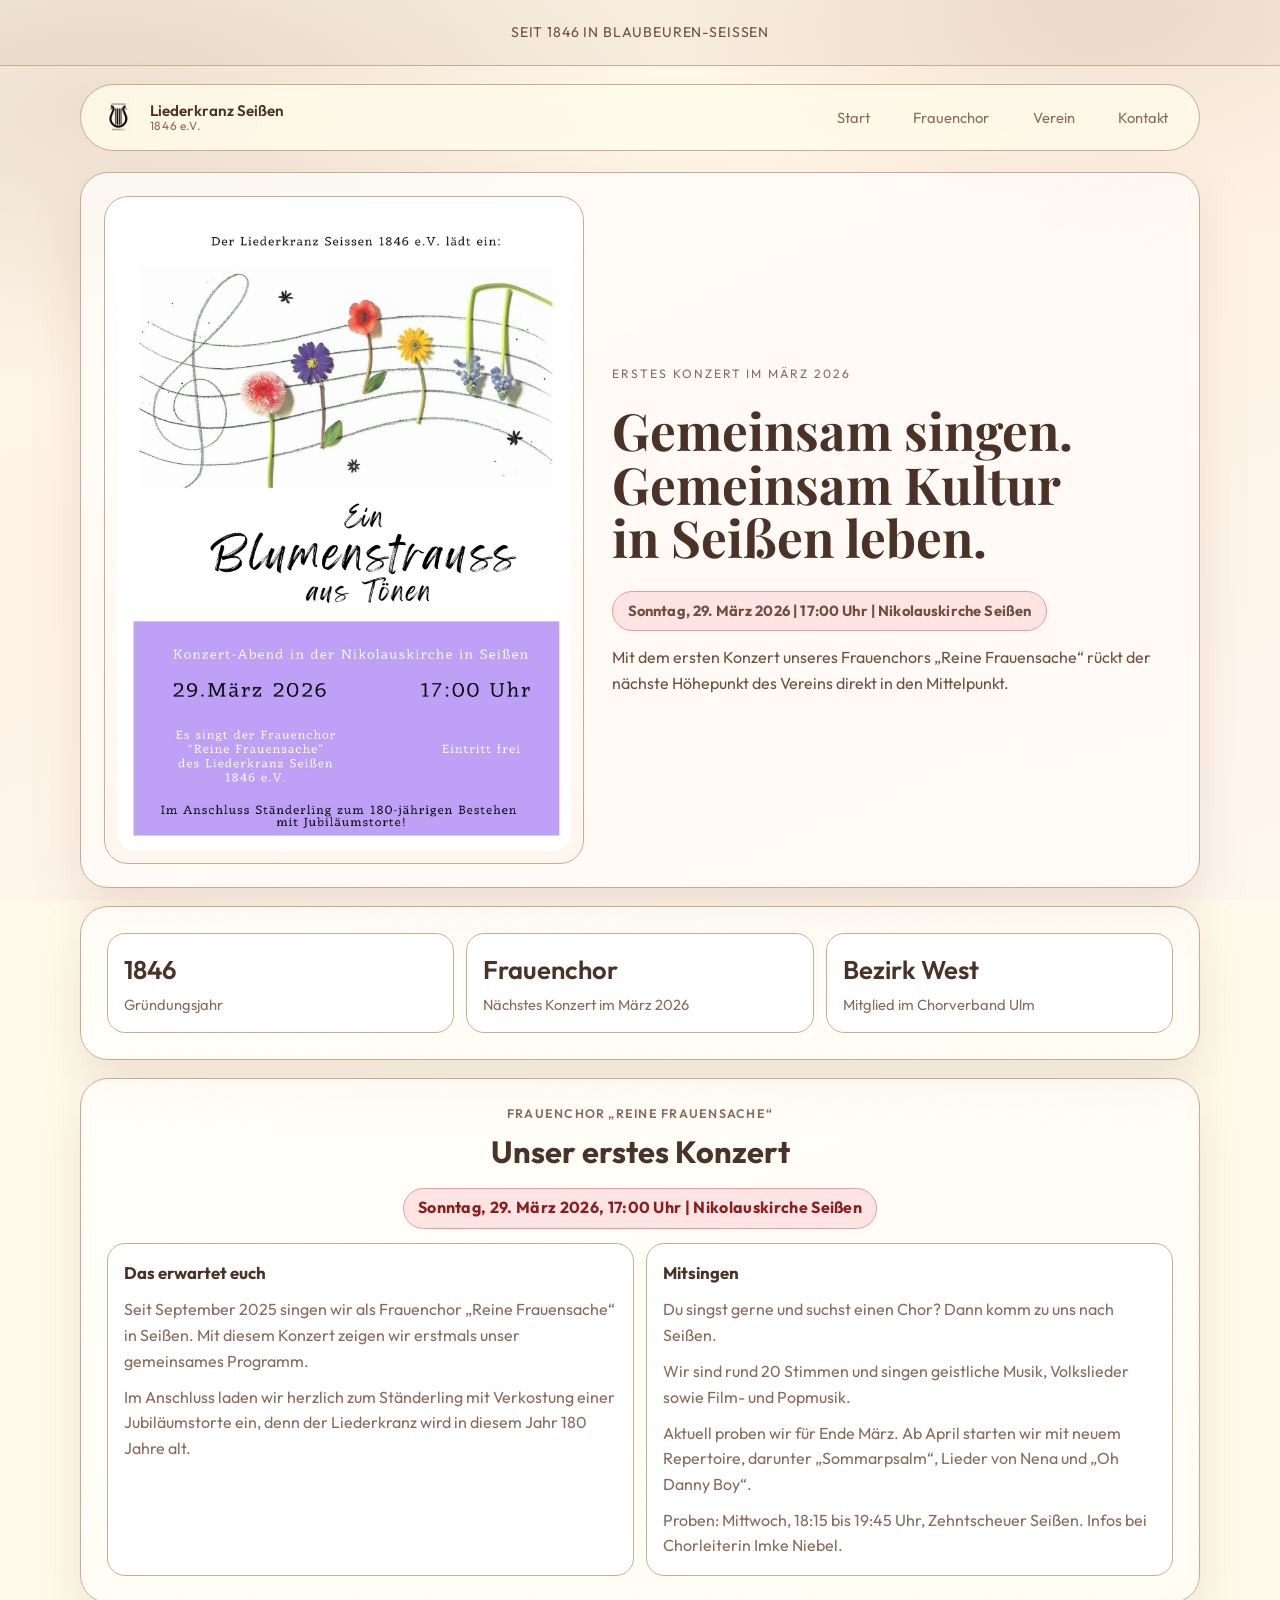
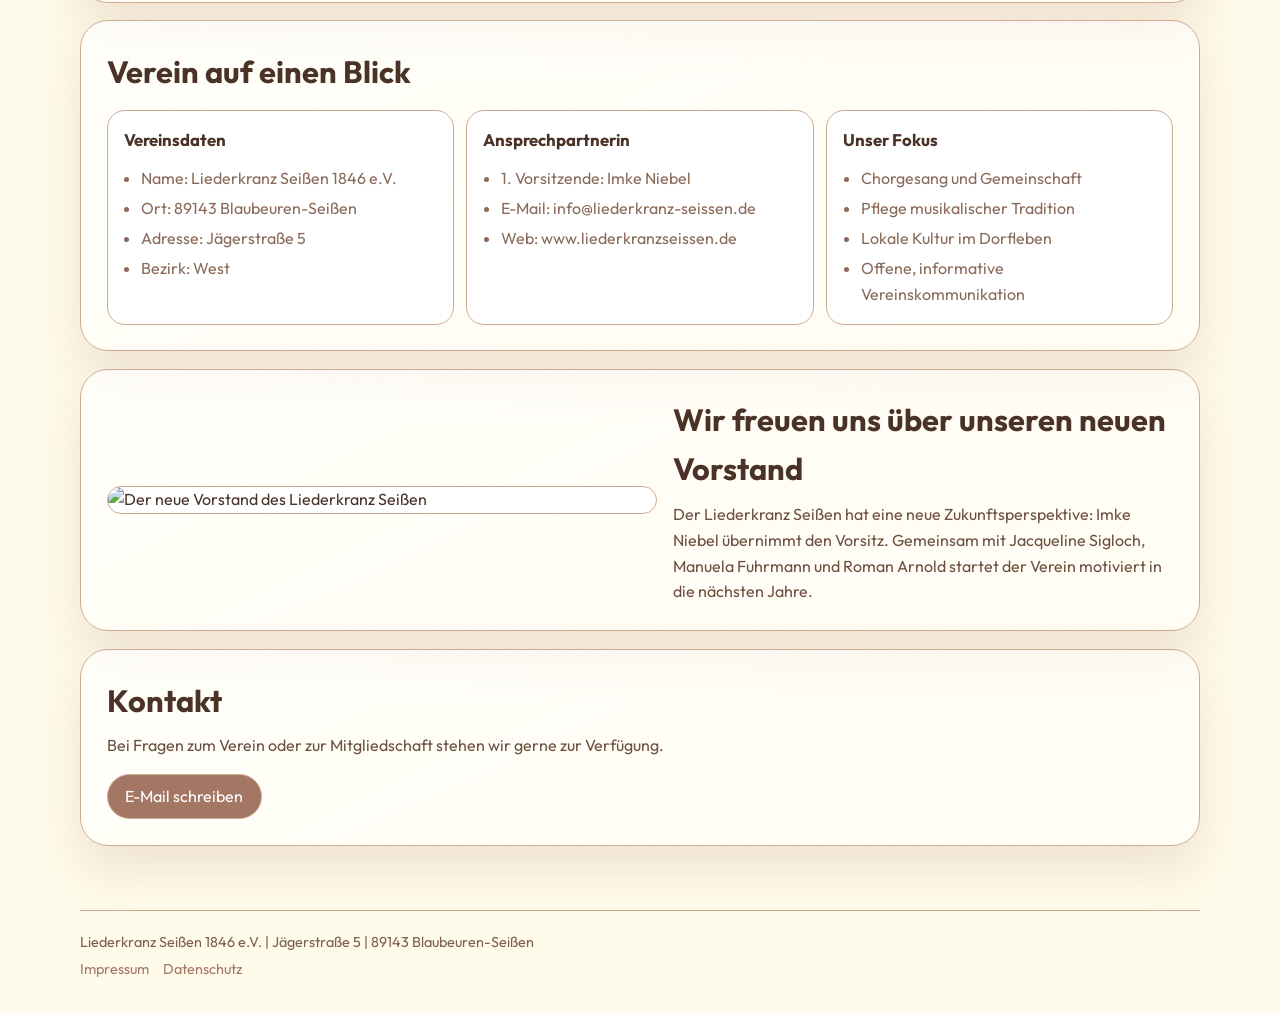
==== commit b62b215a: "KonzertMaerz" ====
--- a/index.html
+++ b/index.html
@@ -57,11 +57,6 @@
             Mit dem ersten Konzert unseres Frauenchors „Reine Frauensache“ rückt der nächste
             Höhepunkt des Vereins direkt in den Mittelpunkt.
           </p>
-          <p>
-            Der Liederkranz Seißen 1846 e.V. ist ein traditionsreicher Chorverein im Ortsteil
-            Seißen der Stadt Blaubeuren.
-          </p>
-          <a class="hero-link" href="#frauenchor">Mehr zum Konzert</a>
         </div>
       </section>
 
--- a/styles.css
+++ b/styles.css
@@ -190,26 +190,6 @@
   letter-spacing: 0.01em;
 }
 
-.hero-link {
-  display: inline-flex;
-  align-items: center;
-  justify-content: center;
-  width: fit-content;
-  min-height: 2.9rem;
-  padding: 0 1.15rem;
-  border: 1px solid var(--line);
-  border-radius: 999px;
-  background: var(--accent-2);
-  color: #ffffff;
-  text-decoration: none;
-  transition: 200ms ease;
-}
-
-.hero-link:hover {
-  background: var(--accent);
-  border-color: var(--accent);
-}
-
 .hero-poster-wrap {
   margin: 0;
   padding: 0.75rem;
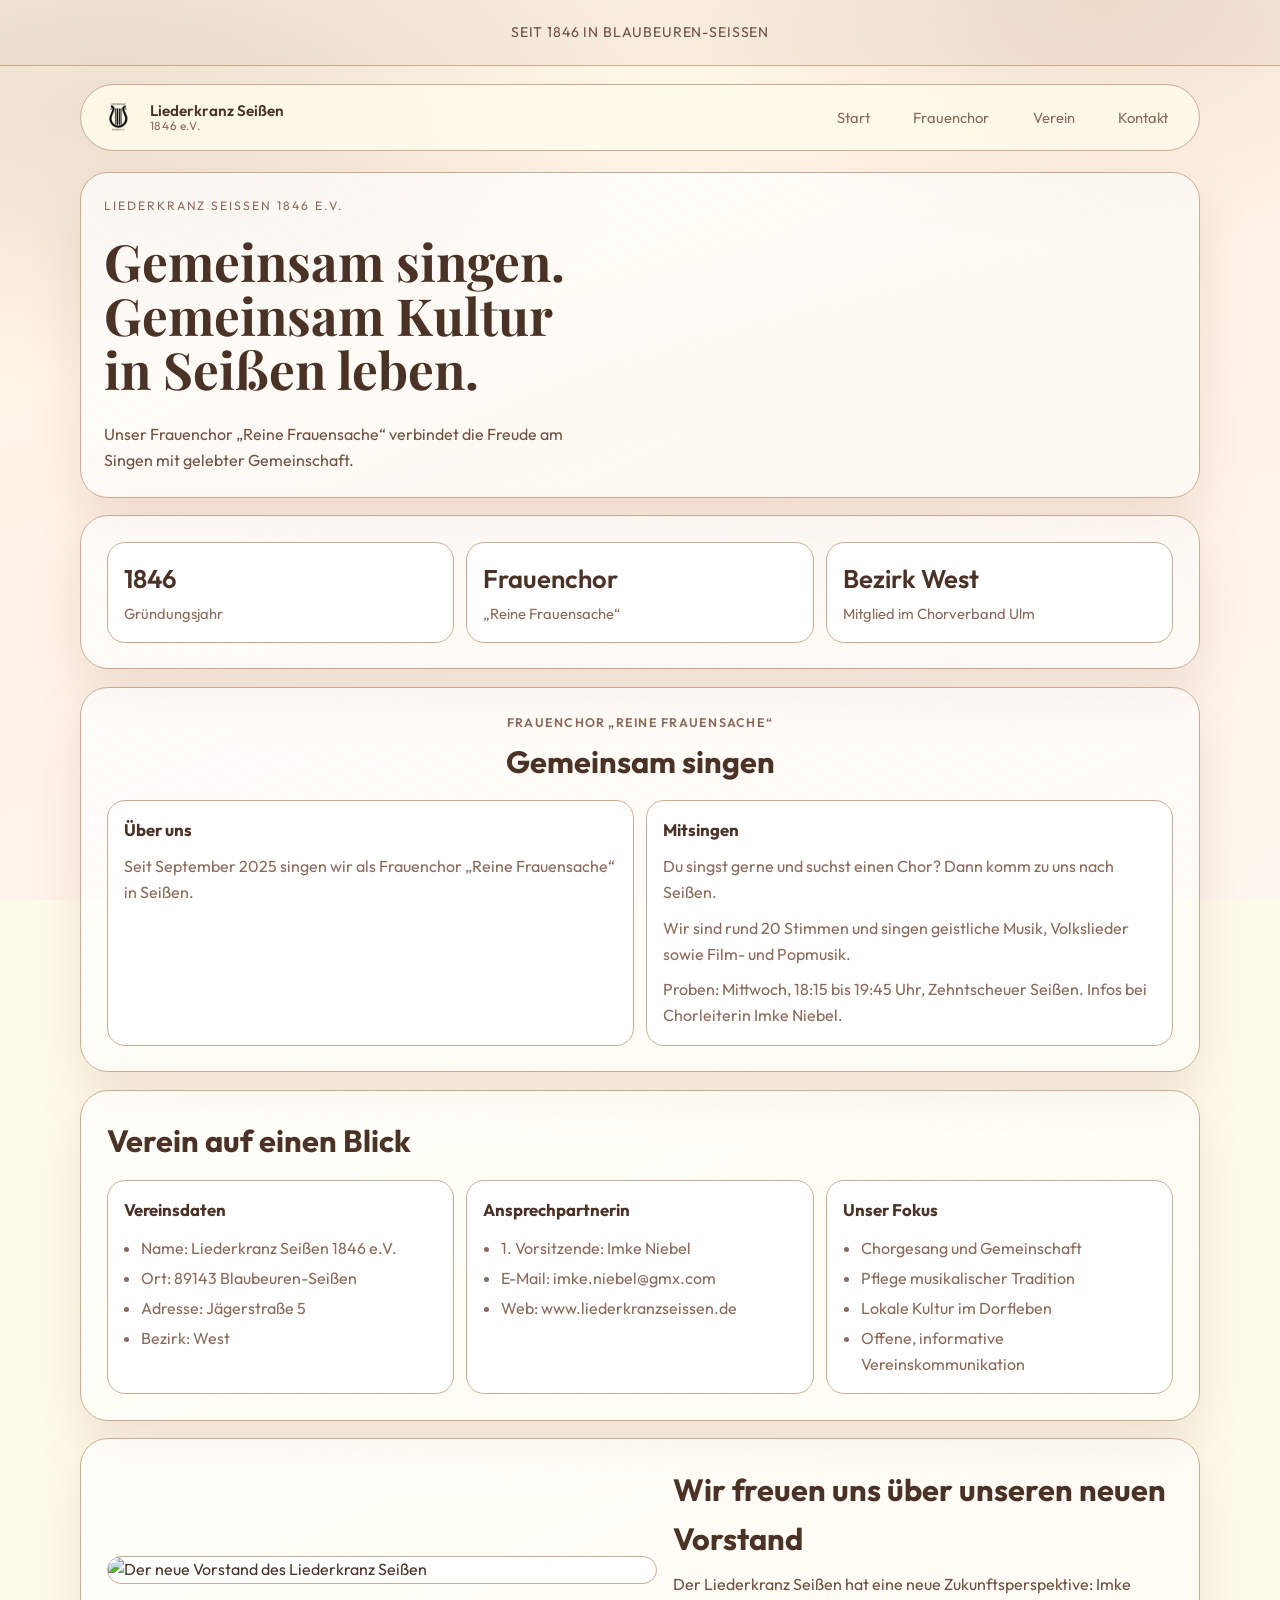
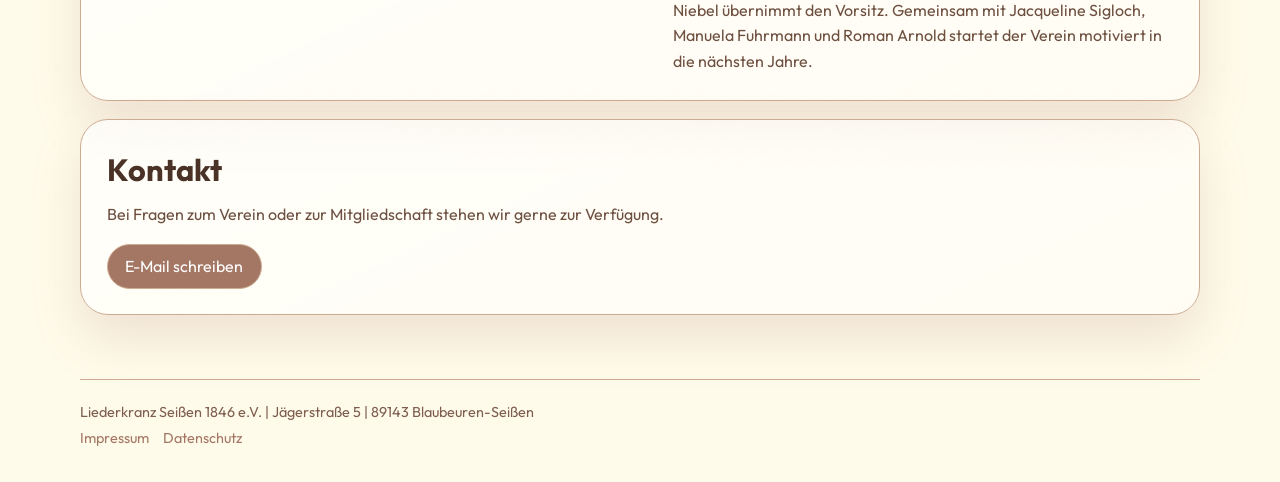
==== commit c8daa518: "konzert und mail" ====
--- a/index.html
+++ b/index.html
@@ -1,186 +1,167 @@
 <!doctype html>
 <html lang="de">
-  <head>
-    <meta charset="UTF-8" />
-    <meta name="viewport" content="width=device-width, initial-scale=1.0" />
-    <title>Liederkranz Seißen 1846 e.V.</title>
-    <meta
-      name="description"
-      content="Offizielle Informationsseite des Liederkranz Seißen 1846 e.V."
-    />
-    <link rel="preconnect" href="https://fonts.googleapis.com" />
-    <link rel="preconnect" href="https://fonts.gstatic.com" crossorigin />
-    <link
-      href="https://fonts.googleapis.com/css2?family=Outfit:wght@300;400;500;600;700&family=Playfair+Display:wght@500;600;700&display=swap"
-      rel="stylesheet"
-    />
-    <link rel="stylesheet" href="styles.css" />
-  </head>
-  <body>
-    <div class="page-bg" aria-hidden="true"></div>
+<head>
+  <meta charset="UTF-8" />
+  <meta name="viewport" content="width=device-width, initial-scale=1.0" />
+  <title>Liederkranz Seißen 1846 e.V.</title>
+  <meta
+          name="description"
+          content="Offizielle Informationsseite des Liederkranz Seißen 1846 e.V."
+  />
+  <link rel="preconnect" href="https://fonts.googleapis.com" />
+  <link rel="preconnect" href="https://fonts.gstatic.com" crossorigin />
+  <link
+          href="https://fonts.googleapis.com/css2?family=Outfit:wght@300;400;500;600;700&family=Playfair+Display:wght@500;600;700&display=swap"
+          rel="stylesheet"
+  />
+  <link rel="stylesheet" href="styles.css" />
+</head>
+<body>
+<div class="page-bg" aria-hidden="true"></div>
 
-    <header class="topbar">
-      <p>Seit 1846 in Blaubeuren-Seißen</p>
-    </header>
+<header class="topbar">
+  <p>Seit 1846 in Blaubeuren-Seißen</p>
+</header>
 
-    <header class="site-header">
-      <a class="brand" href="#start" aria-label="Startseite Liederkranz Seißen">
-        <img class="brand-logo" src="Images/logo-transparent.png" alt="Logo Liederkranz Seißen" />
-        <span class="brand-text">
+<header class="site-header">
+  <a class="brand" href="#start" aria-label="Startseite Liederkranz Seißen">
+    <img class="brand-logo" src="Images/logo-transparent.png" alt="Logo Liederkranz Seißen" />
+    <span class="brand-text">
           <strong>Liederkranz Seißen</strong>
           <small>1846 e.V.</small>
         </span>
-      </a>
-      <nav aria-label="Hauptnavigation">
-        <a href="#start">Start</a>
-        <a href="#frauenchor">Frauenchor</a>
-        <a href="#verein">Verein</a>
-        <a href="#kontakt">Kontakt</a>
-      </nav>
-    </header>
+  </a>
+  <nav aria-label="Hauptnavigation">
+    <a href="#start">Start</a>
+    <a href="#frauenchor">Frauenchor</a>
+    <a href="#verein">Verein</a>
+    <a href="#kontakt">Kontakt</a>
+  </nav>
+</header>
 
-    <main>
-      <section class="hero reveal" id="start">
-        <figure class="hero-poster-wrap">
-          <img
-            class="hero-poster"
-            src="Images/KonzertMaerz.jpeg"
-            alt="Konzertplakat des Frauenchors Reine Frauensache für das Konzert am 29. März 2026"
-            fetchpriority="high"
-          />
-        </figure>
-        <div class="hero-content">
-          <p class="eyebrow">Erstes Konzert im März 2026</p>
-          <h1>Gemeinsam singen. Gemeinsam Kultur in Seißen leben.</h1>
-          <p class="hero-event">Sonntag, 29. März 2026 | 17:00 Uhr | Nikolauskirche Seißen</p>
-          <p>
-            Mit dem ersten Konzert unseres Frauenchors „Reine Frauensache“ rückt der nächste
-            Höhepunkt des Vereins direkt in den Mittelpunkt.
-          </p>
-        </div>
-      </section>
+<main>
+  <section class="hero reveal" id="start">
+    <div class="hero-content">
+      <p class="eyebrow">Liederkranz Seißen 1846 e.V.</p>
+      <h1>Gemeinsam singen. Gemeinsam Kultur in Seißen leben.</h1>
+      <p>
+        Unser Frauenchor „Reine Frauensache“ verbindet die Freude am Singen
+        mit gelebter Gemeinschaft.
+      </p>
+    </div>
+  </section>
 
-      <section class="facts reveal">
-        <article>
-          <h2>1846</h2>
-          <p>Gründungsjahr</p>
-        </article>
-        <article>
-          <h2>Frauenchor</h2>
-          <p>Nächstes Konzert im März 2026</p>
-        </article>
-        <article>
-          <h2>Bezirk West</h2>
-          <p>Mitglied im Chorverband Ulm</p>
-        </article>
-      </section>
+  <section class="facts reveal">
+    <article>
+      <h2>1846</h2>
+      <p>Gründungsjahr</p>
+    </article>
+    <article>
+      <h2>Frauenchor</h2>
+      <p>„Reine Frauensache“</p>
+    </article>
+    <article>
+      <h2>Bezirk West</h2>
+      <p>Mitglied im Chorverband Ulm</p>
+    </article>
+  </section>
 
-      <section class="women-choir reveal" id="frauenchor">
-        <div class="women-choir-header">
-          <p class="women-choir-kicker">Frauenchor „Reine Frauensache“</p>
-          <h2 class="section-title">Unser erstes Konzert</h2>
-          <p class="concert-date">Sonntag, 29. März 2026, 17:00 Uhr | Nikolauskirche Seißen</p>
-        </div>
-        <div class="choir-grid">
-          <article class="choir-card">
-            <h3>Das erwartet euch</h3>
-            <p>
-              Seit September 2025 singen wir als Frauenchor „Reine Frauensache“ in Seißen.
-              Mit diesem Konzert zeigen wir erstmals unser gemeinsames Programm.
-            </p>
-            <p>
-              Im Anschluss laden wir herzlich zum Ständerling mit Verkostung einer
-              Jubiläumstorte ein, denn der Liederkranz wird in diesem Jahr 180 Jahre alt.
-            </p>
-          </article>
-          <article class="choir-card">
-            <h3>Mitsingen</h3>
-            <p>
-              Du singst gerne und suchst einen Chor? Dann komm zu uns nach Seißen.
-            </p>
-            <p>
-              Wir sind rund 20 Stimmen und singen geistliche Musik, Volkslieder sowie
-              Film- und Popmusik.
-            </p>
-            <p>
-              Aktuell proben wir für Ende März. Ab April starten wir mit neuem Repertoire,
-              darunter „Sommarpsalm“, Lieder von Nena und „Oh Danny Boy“.
-            </p>
-            <p>
-              Proben: Mittwoch, 18:15 bis 19:45 Uhr, Zehntscheuer Seißen.
-              Infos bei Chorleiterin Imke Niebel.
-            </p>
-          </article>
-        </div>
-      </section>
+  <section class="women-choir reveal" id="frauenchor">
+    <div class="women-choir-header">
+      <p class="women-choir-kicker">Frauenchor „Reine Frauensache“</p>
+      <h2 class="section-title">Gemeinsam singen</h2>
+    </div>
+    <div class="choir-grid">
+      <article class="choir-card">
+        <h3>Über uns</h3>
+        <p>
+          Seit September 2025 singen wir als Frauenchor „Reine Frauensache“ in Seißen.
+        </p>
+      </article>
+      <article class="choir-card">
+        <h3>Mitsingen</h3>
+        <p>
+          Du singst gerne und suchst einen Chor? Dann komm zu uns nach Seißen.
+        </p>
+        <p>
+          Wir sind rund 20 Stimmen und singen geistliche Musik, Volkslieder sowie
+          Film- und Popmusik.
+        </p>
+        <p>
+          Proben: Mittwoch, 18:15 bis 19:45 Uhr, Zehntscheuer Seißen.
+          Infos bei Chorleiterin Imke Niebel.
+        </p>
+      </article>
+    </div>
+  </section>
 
-      <section class="profiles reveal" id="verein">
-        <h2 class="section-title">Verein auf einen Blick</h2>
-        <div class="profile-grid">
-          <article class="profile-card">
-            <h3>Vereinsdaten</h3>
-            <ul>
-              <li>Name: Liederkranz Seißen 1846 e.V.</li>
-              <li>Ort: 89143 Blaubeuren-Seißen</li>
-              <li>Adresse: Jägerstraße 5</li>
-              <li>Bezirk: West</li>
-            </ul>
-          </article>
-          <article class="profile-card">
-            <h3>Ansprechpartnerin</h3>
-            <ul>
-              <li>1. Vorsitzende: Imke Niebel</li>
-              <li>E-Mail: info@liederkranz-seissen.de</li>
-              <li>Web: www.liederkranzseissen.de</li>
-            </ul>
-          </article>
-          <article class="profile-card">
-            <h3>Unser Fokus</h3>
-            <ul>
-              <li>Chorgesang und Gemeinschaft</li>
-              <li>Pflege musikalischer Tradition</li>
-              <li>Lokale Kultur im Dorfleben</li>
-              <li>Offene, informative Vereinskommunikation</li>
-            </ul>
-          </article>
-        </div>
-      </section>
+  <section class="profiles reveal" id="verein">
+    <h2 class="section-title">Verein auf einen Blick</h2>
+    <div class="profile-grid">
+      <article class="profile-card">
+        <h3>Vereinsdaten</h3>
+        <ul>
+          <li>Name: Liederkranz Seißen 1846 e.V.</li>
+          <li>Ort: 89143 Blaubeuren-Seißen</li>
+          <li>Adresse: Jägerstraße 5</li>
+          <li>Bezirk: West</li>
+        </ul>
+      </article>
+      <article class="profile-card">
+        <h3>Ansprechpartnerin</h3>
+        <ul>
+          <li>1. Vorsitzende: Imke Niebel</li>
+          <li>E-Mail: imke.niebel@gmx.com</li>
+          <li>Web: www.liederkranzseissen.de</li>
+        </ul>
+      </article>
+      <article class="profile-card">
+        <h3>Unser Fokus</h3>
+        <ul>
+          <li>Chorgesang und Gemeinschaft</li>
+          <li>Pflege musikalischer Tradition</li>
+          <li>Lokale Kultur im Dorfleben</li>
+          <li>Offene, informative Vereinskommunikation</li>
+        </ul>
+      </article>
+    </div>
+  </section>
 
-      <section class="statement reveal">
-        <div class="statement-grid">
-          <figure class="statement-image-wrap">
-            <img
-              class="statement-image"
-              src="Images/vorstand.jpg"
-              alt="Der neue Vorstand des Liederkranz Seißen"
-            />
-          </figure>
-          <div class="statement-content">
-            <h2>Wir freuen uns über unseren neuen Vorstand</h2>
-            <p>
-              Der Liederkranz Seißen hat eine neue Zukunftsperspektive: Imke Niebel übernimmt
-              den Vorsitz. Gemeinsam mit Jacqueline Sigloch, Manuela Fuhrmann und Roman Arnold
-              startet der Verein motiviert in die nächsten Jahre.
-            </p>
-          </div>
-        </div>
-      </section>
+  <section class="statement reveal">
+    <div class="statement-grid">
+      <figure class="statement-image-wrap">
+        <img
+                class="statement-image"
+                src="Images/vorstand.jpg"
+                alt="Der neue Vorstand des Liederkranz Seißen"
+        />
+      </figure>
+      <div class="statement-content">
+        <h2>Wir freuen uns über unseren neuen Vorstand</h2>
+        <p>
+          Der Liederkranz Seißen hat eine neue Zukunftsperspektive: Imke Niebel übernimmt
+          den Vorsitz. Gemeinsam mit Jacqueline Sigloch, Manuela Fuhrmann und Roman Arnold
+          startet der Verein motiviert in die nächsten Jahre.
+        </p>
+      </div>
+    </div>
+  </section>
 
-      <section class="contact reveal" id="kontakt">
-        <h2>Kontakt</h2>
-        <p>Bei Fragen zum Verein oder zur Mitgliedschaft stehen wir gerne zur Verfügung.</p>
-        <div class="contact-actions">
-          <a href="mailto:info@liederkranz-seissen.de">E-Mail schreiben</a>
-        </div>
-      </section>
-    </main>
+  <section class="contact reveal" id="kontakt">
+    <h2>Kontakt</h2>
+    <p>Bei Fragen zum Verein oder zur Mitgliedschaft stehen wir gerne zur Verfügung.</p>
+    <div class="contact-actions">
+      <a href="mailto:imke.niebel@gmx.com">E-Mail schreiben</a>
+    </div>
+  </section>
+</main>
 
-    <footer>
-      <p>Liederkranz Seißen 1846 e.V. | Jägerstraße 5 | 89143 Blaubeuren-Seißen</p>
-      <p class="footer-links">
-        <a href="impressum.html">Impressum</a>
-        <a href="datenschutz.html">Datenschutz</a>
-      </p>
-    </footer>
-  </body>
+<footer>
+  <p>Liederkranz Seißen 1846 e.V. | Jägerstraße 5 | 89143 Blaubeuren-Seißen</p>
+  <p class="footer-links">
+    <a href="impressum.html">Impressum</a>
+    <a href="datenschutz.html">Datenschutz</a>
+  </p>
+</footer>
+</body>
 </html>
